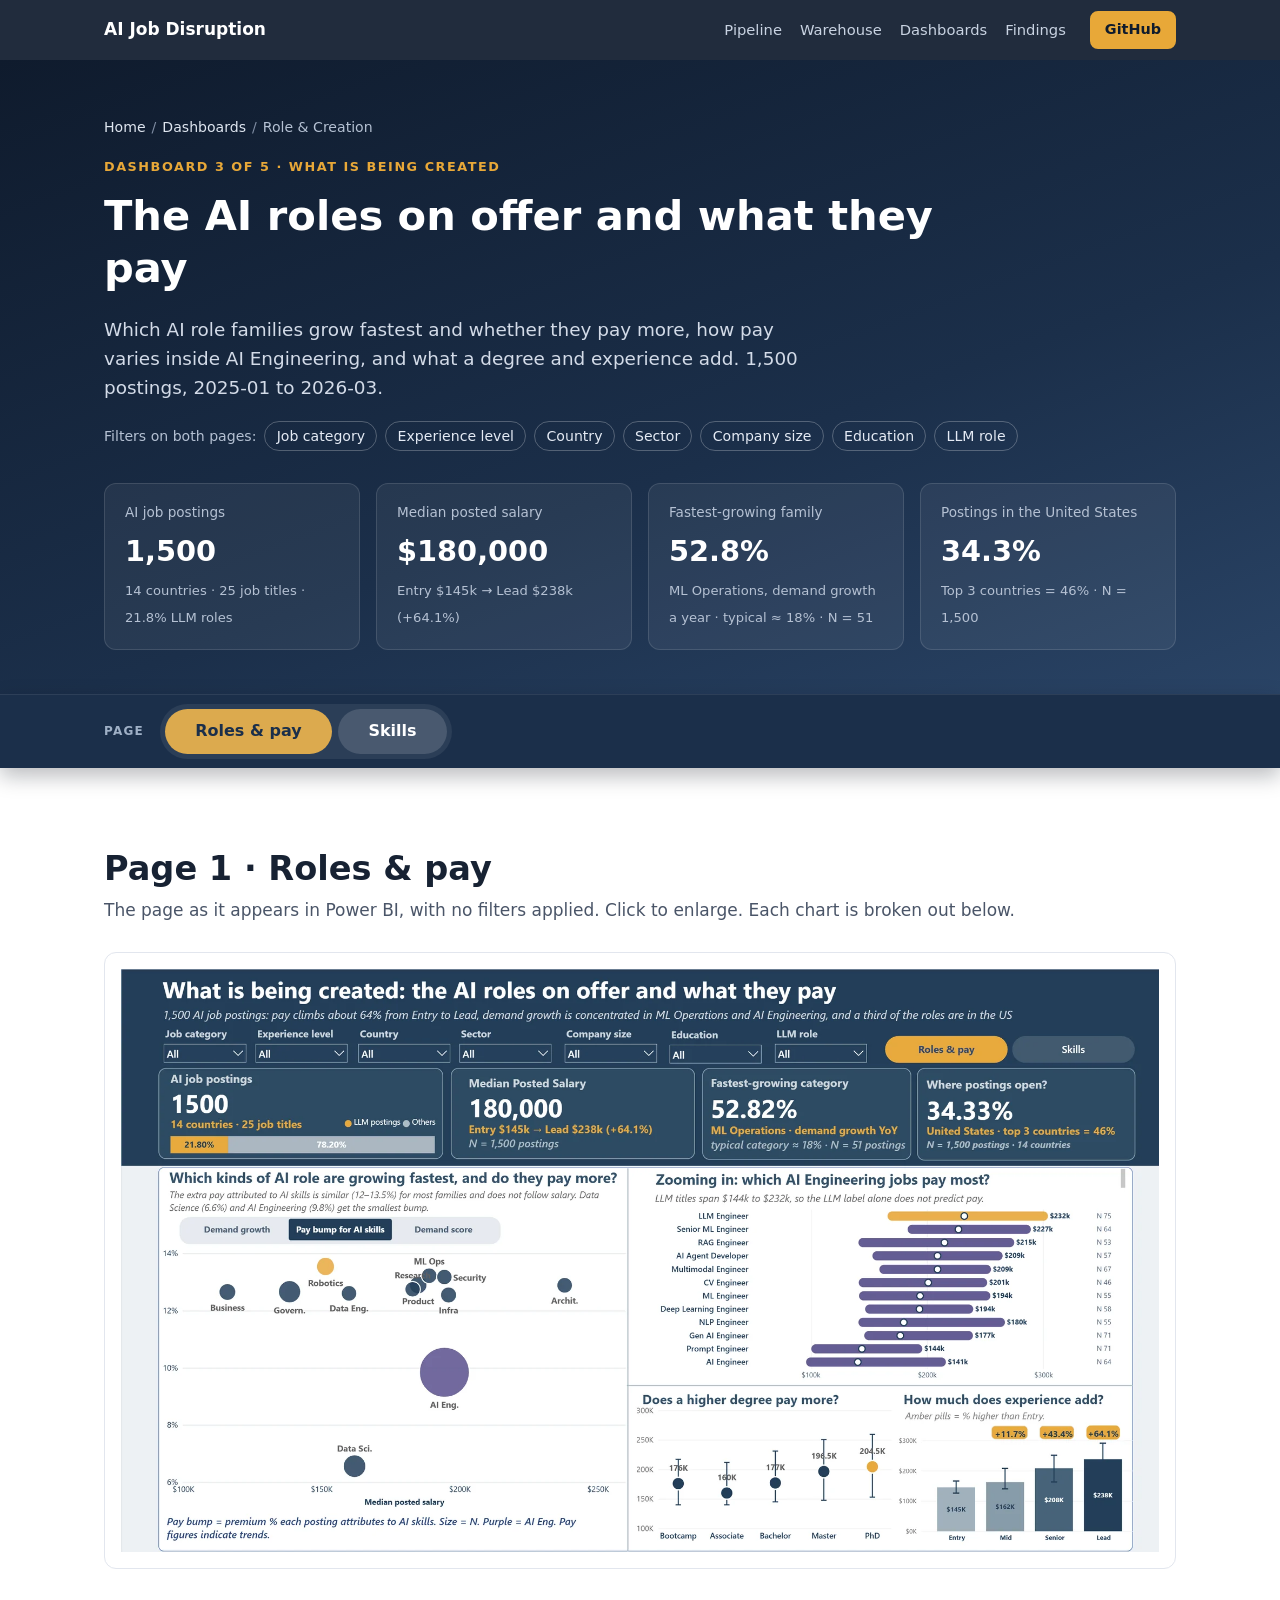
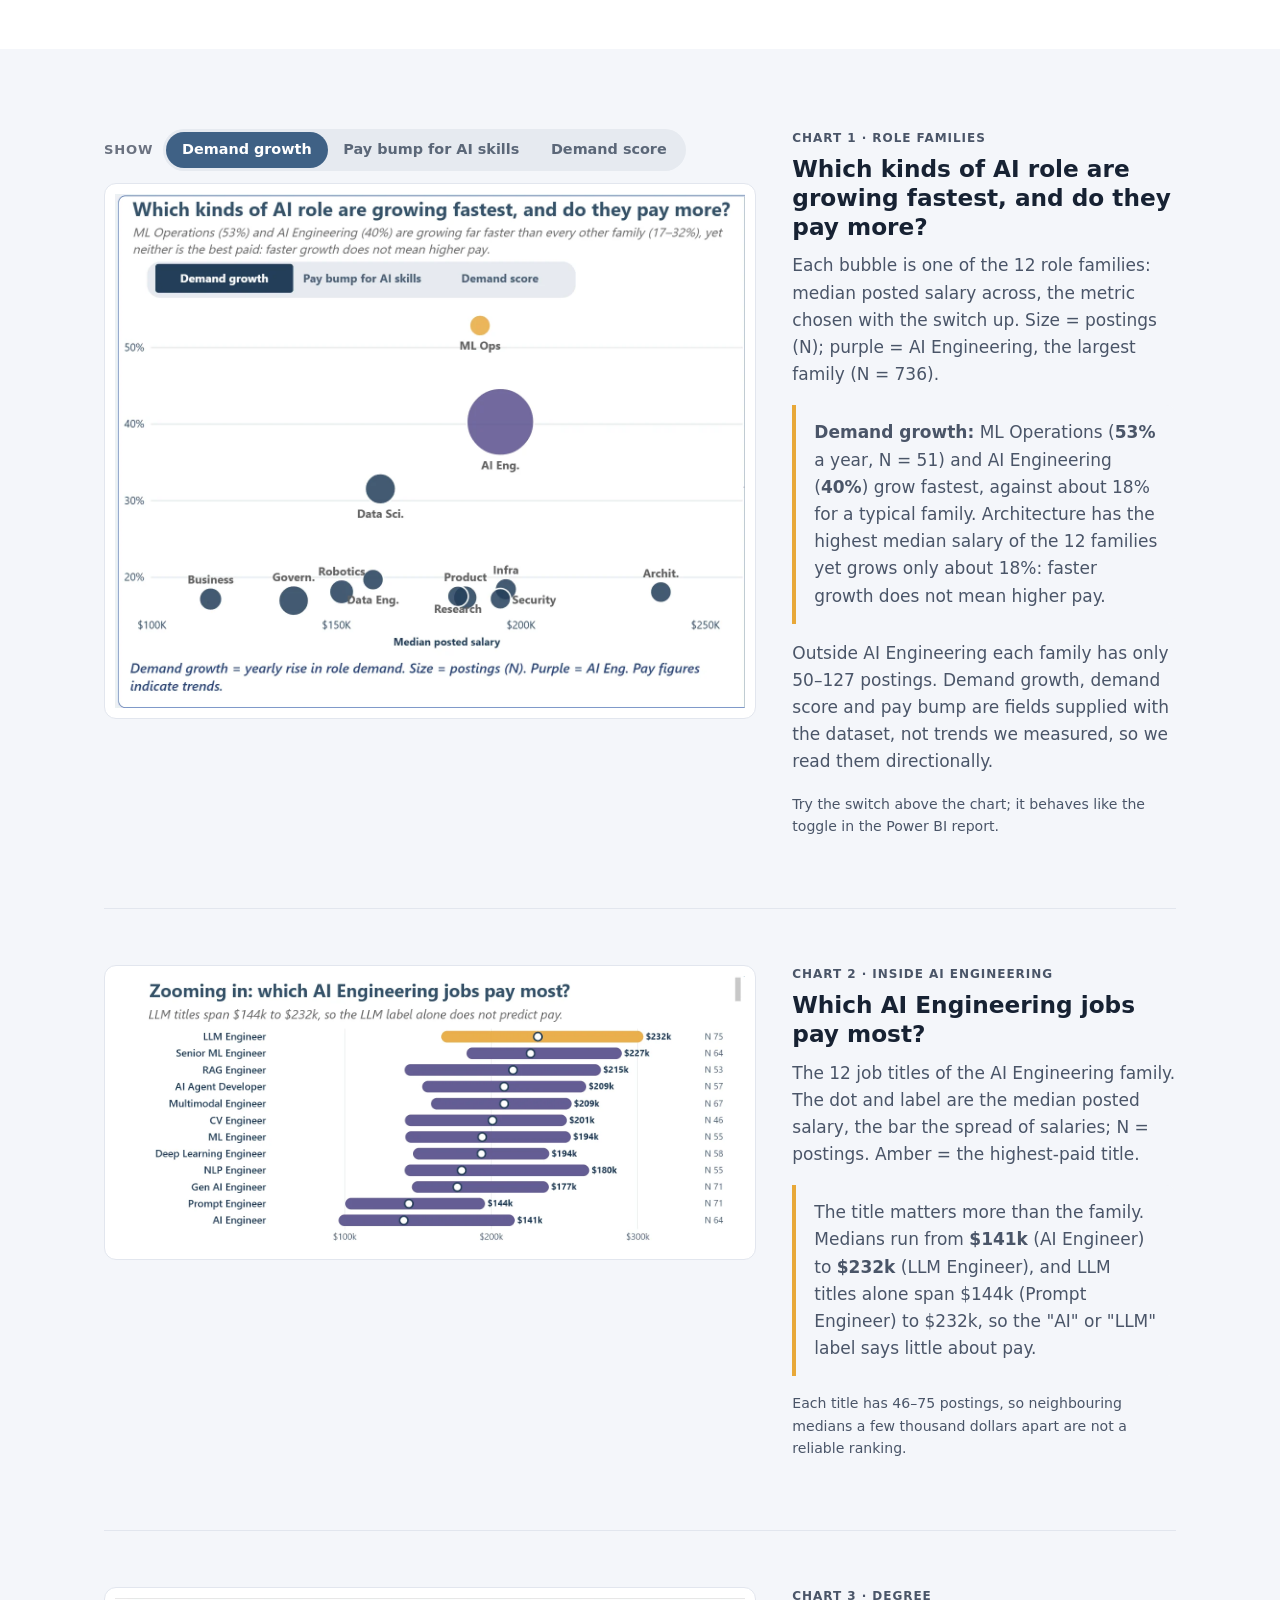
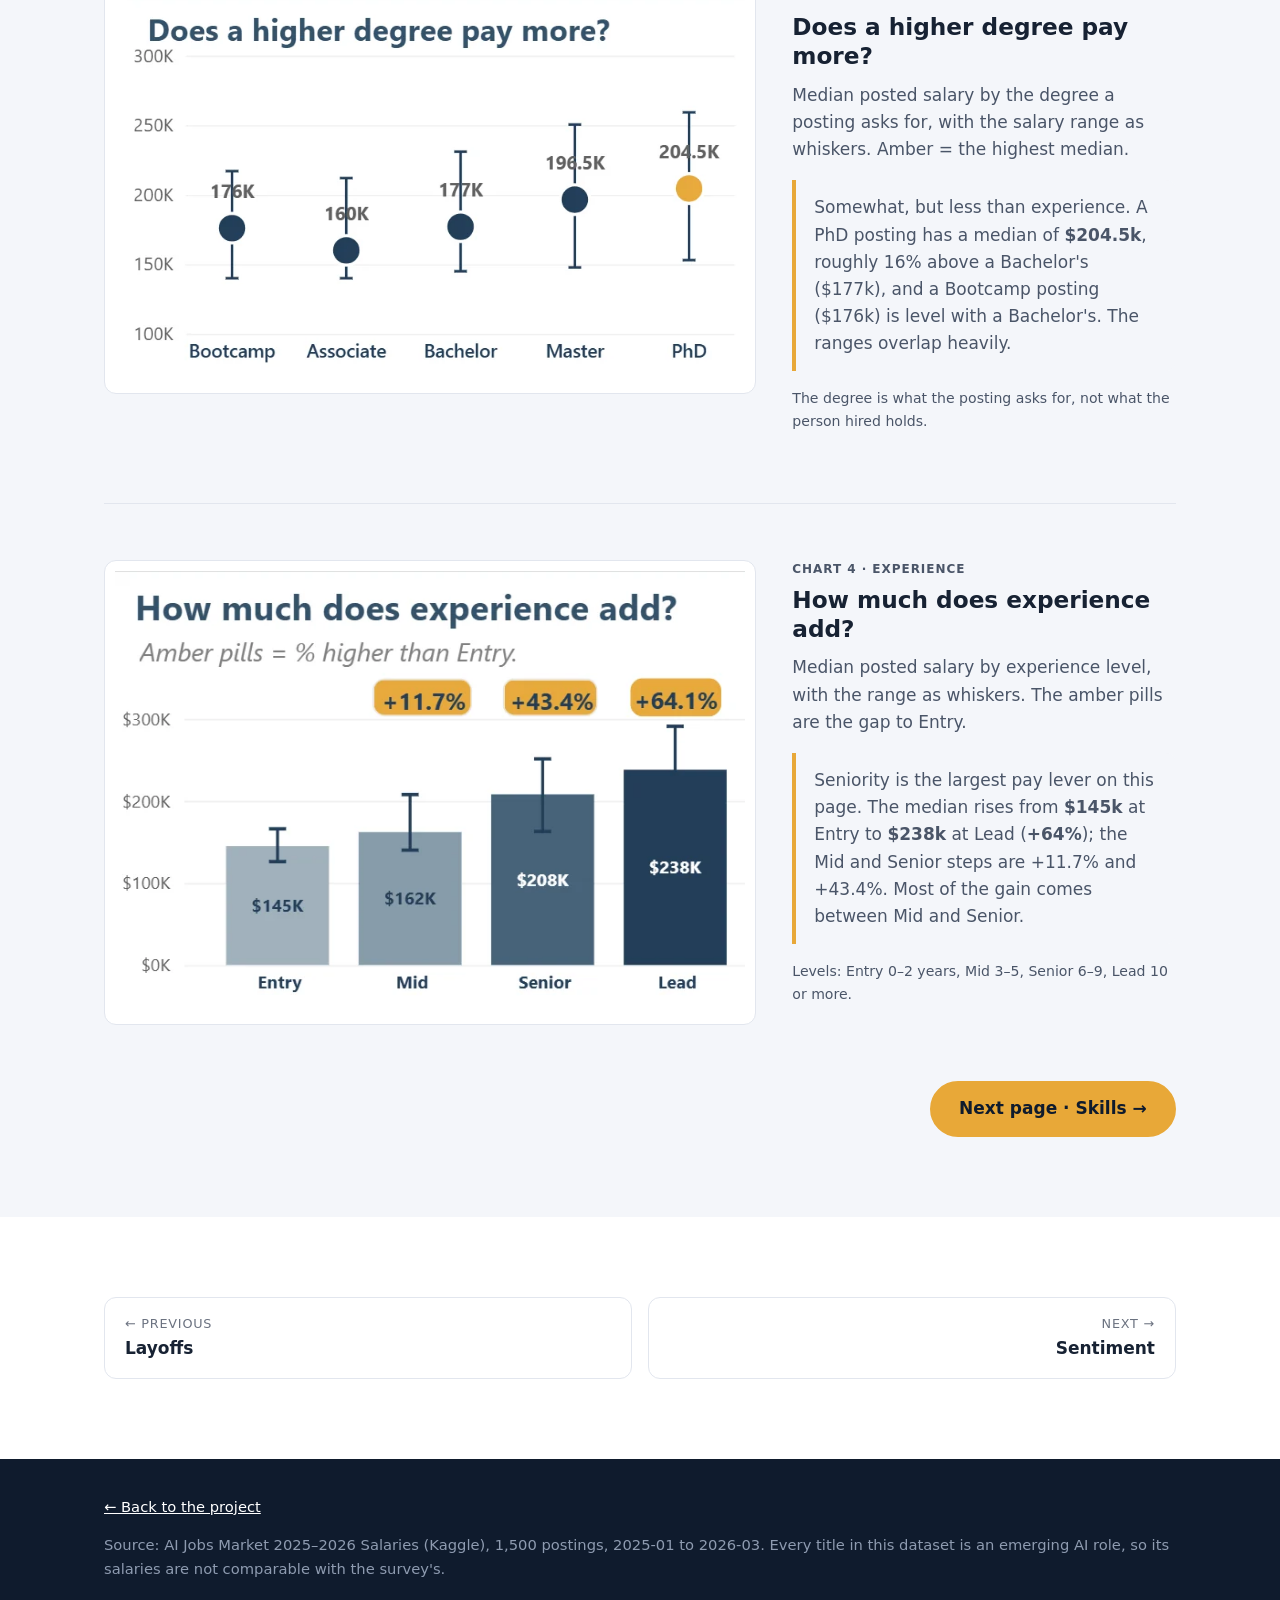
==== docs/dashboards/ai-jobs/index.html @ 387f999c "feat: add GitHub Pages site with five dashboard pages" ====
<!DOCTYPE html>
<html lang="en">
<head>
  <meta charset="utf-8">
  <meta name="viewport" content="width=device-width, initial-scale=1">
  <title>Role &amp; Creation dashboard · AI Job Market Disruption</title>
  <meta name="description" content="Power BI Role &amp; Creation dashboard, two pages: which AI role families grow fastest and what they pay, and which skills each role family asks for, from 1,500 AI job postings (2025-01 to 2026-03).">
  <meta property="og:title" content="Role &amp; Creation dashboard: the AI roles on offer and what they pay">
  <meta property="og:image" content="https://nguyenvietkhoa1409.github.io/AI-job-disruption/dashboards/ai-jobs/img/roles-pay/full.webp">
  <link rel="stylesheet" href="../../assets/css/style.css">
  <link rel="stylesheet" href="../../assets/css/dashboard.css">
</head>
<body>

<header class="topbar">
  <div class="wrap topbar__inner">
    <a class="brand" href="../../">AI Job Disruption</a>
    <nav class="nav" aria-label="Sections">
      <a href="../../#pipeline">Pipeline</a>
      <a href="../../#warehouse">Warehouse</a>
      <a href="../../#dashboards">Dashboards</a>
      <a href="../../#findings">Findings</a>
    </nav>
    <a class="btn btn--small" href="https://github.com/nguyenvietkhoa1409/AI-job-disruption">GitHub</a>
  </div>
</header>

<main>

<section class="hero dash-hero">
  <div class="wrap">
    <p class="crumbs"><a href="../../">Home</a><span>/</span><a href="../../#dashboards">Dashboards</a><span>/</span>Role &amp; Creation</p>
    <p class="eyebrow">Dashboard 3 of 5 · What is being created</p>
    <h1>The AI roles on offer and what they pay</h1>
    <p class="lede" data-page-lede>Which AI role families grow fastest and whether they pay more, how pay varies inside AI Engineering, and what a degree and experience add. 1,500 postings, 2025-01 to 2026-03.</p>
    <div class="chips"><span>Filters on both pages:</span>
      <span class="chip">Job category</span><span class="chip">Experience level</span><span class="chip">Country</span><span class="chip">Sector</span><span class="chip">Company size</span><span class="chip">Education</span><span class="chip">LLM role</span>
    </div>
    <dl class="kpis kpis--dash">
      <div class="kpi"><dt>AI job postings</dt><dd>1,500</dd><span>14 countries · 25 job titles · 21.8% LLM roles</span></div>
      <div class="kpi"><dt>Median posted salary</dt><dd>$180,000</dd><span>Entry $145k → Lead $238k (+64.1%)</span></div>
      <div class="kpi"><dt>Fastest-growing family</dt><dd>52.8%</dd><span>ML Operations, demand growth a year · typical ≈ 18% · N = 51</span></div>
      <div class="kpi"><dt>Postings in the United States</dt><dd>34.3%</dd><span>Top 3 countries = 46% · N = 1,500</span></div>
    </dl>
  </div>
</section>

<nav class="page-tabs" aria-label="Pages of this dashboard">
  <div class="wrap page-tabs__inner">
    <span class="page-tabs__label">Page</span>
    <div class="page-seg" role="tablist">
      <button type="button" class="page-tab" role="tab" data-page="roles-pay" aria-controls="panel-roles-pay" id="tab-roles-pay">Roles &amp; pay</button>
      <button type="button" class="page-tab" role="tab" data-page="skills" aria-controls="panel-skills" id="tab-skills">Skills</button>
    </div>
  </div>
</nav>

<!-- ===================== PAGE 1: ROLES & PAY ===================== -->
<div class="page-panel" id="panel-roles-pay" data-page="roles-pay" role="tabpanel" aria-labelledby="tab-roles-pay" data-title="Roles &amp; pay"
     data-lede="Which AI role families grow fastest and whether they pay more, how pay varies inside AI Engineering, and what a degree and experience add. 1,500 postings, 2025-01 to 2026-03.">

<section class="section">
  <div class="wrap">
    <div class="panel-head">
      <h2>Page 1 · Roles &amp; pay</h2>
      <p>The page as it appears in Power BI, with no filters applied. Click to enlarge. Each chart is broken out below.</p>
    </div>
    <figure class="figure full-fig zoomable">
      <img src="img/roles-pay/full.webp" width="1920" height="1078"
           alt="Full Role &amp; Creation dashboard page 'Roles &amp; pay' with filters, four KPI tiles, a bubble chart of role families by salary, the salary range of AI Engineering titles, salary by degree and salary by experience level.">
    </figure>
  </div>
</section>

<section class="section section--alt">
  <div class="wrap">

    <article class="chart" id="role-families">
      <div class="viewer zoomable" data-viewer>
        <script type="application/json">{
          "base": "img/roles-pay/",
          "controls": [
            {"type": "switch", "id": "metric", "label": "Show", "default": "growth",
             "options": [{"value": "growth", "label": "Demand growth"}, {"value": "paybump", "label": "Pay bump for AI skills"}, {"value": "score", "label": "Demand score"}]}
          ],
          "states": {
            "metric=growth": {
              "img": "whichkinds__switch-demandgrowth.webp",
              "alt": "Role families by median posted salary and yearly demand growth: ML Operations 53%, AI Engineering 40%, Data Science about 32%, all others between 17% and 20%; Architecture has the highest salary.",
              "note": "<p><b>Demand growth:</b> ML Operations (<b>53%</b> a year, N = 51) and AI Engineering (<b>40%</b>) grow fastest, against about 18% for a typical family. Architecture has the highest median salary of the 12 families yet grows only about 18%: faster growth does not mean higher pay.</p>"
            },
            "metric=paybump": {
              "img": "whichkinds__switch-paybump.webp",
              "alt": "Role families by median posted salary and the pay premium attributed to AI skills: most families between 12% and 13.5%, AI Engineering 9.8%, Data Science 6.6%.",
              "note": "<p><b>Pay bump for AI skills:</b> the premium postings attribute to AI skills is a narrow <b>12–13.5%</b> in most families and does not follow salary. It is lowest for Data Science (<b>6.6%</b>) and AI Engineering (<b>9.8%</b>).</p>"
            },
            "metric=score": {
              "img": "whichkinds__switch-demandscore.webp",
              "alt": "Role families by median posted salary and demand score from 0 to 100: ML Operations 93, AI Engineering and Data Science close behind, Architecture 84, Governance lowest at about 70.",
              "note": "<p><b>Demand score:</b> demand is highest for ML Operations (<b>93</b>), followed closely by AI Engineering and Data Science. Architecture pays the most but sits mid-table on demand (<b>84</b>); Governance scores lowest, at about 70.</p>"
            }
          }
        }</script>
        <figure class="viewer__frame">
          <img src="img/roles-pay/whichkinds__switch-demandgrowth.webp" width="1312" height="1070"
               alt="Role families by median posted salary and yearly demand growth: ML Operations 53%, AI Engineering 40%, Data Science about 32%, all others between 17% and 20%; Architecture has the highest salary.">
        </figure>
      </div>
      <div class="chart__text">
        <p class="chart__q">Chart 1 · Role families</p>
        <h2>Which kinds of AI role are growing fastest, and do they pay more?</h2>
        <p>Each bubble is one of the 12 role families: median posted salary across, the metric chosen with the switch up. Size = postings (N); purple = AI Engineering, the largest family (N = 736).</p>
        <div class="insight viewer__note-target"></div>
        <p>Outside AI Engineering each family has only 50–127 postings. Demand growth, demand score and pay bump are fields supplied with the dataset, not trends we measured, so we read them directionally.</p>
        <p class="howto">Try the switch above the chart; it behaves like the toggle in the Power BI report.</p>
      </div>
    </article>

    <article class="chart" id="salary-by-title">
      <figure class="static-fig zoomable">
        <img src="img/roles-pay/salary-by-title.webp" width="1484" height="644" loading="lazy"
             alt="Salary ranges of the 12 AI Engineering job titles, with the median as a dot: LLM Engineer $232k, Senior ML Engineer $227k, RAG Engineer $215k, down to Prompt Engineer $144k and AI Engineer $141k.">
      </figure>
      <div class="chart__text">
        <p class="chart__q">Chart 2 · Inside AI Engineering</p>
        <h2>Which AI Engineering jobs pay most?</h2>
        <p>The 12 job titles of the AI Engineering family. The dot and label are the median posted salary, the bar the spread of salaries; N = postings. Amber = the highest-paid title.</p>
        <div class="insight">
          <p>The title matters more than the family. Medians run from <b>$141k</b> (AI Engineer) to <b>$232k</b> (LLM Engineer), and LLM titles alone span $144k (Prompt Engineer) to $232k, so the "AI" or "LLM" label says little about pay.</p>
        </div>
        <p class="howto">Each title has 46–75 postings, so neighbouring medians a few thousand dollars apart are not a reliable ranking.</p>
      </div>
    </article>

    <article class="chart" id="education">
      <figure class="static-fig zoomable">
        <img src="img/roles-pay/education.webp" width="794" height="485" loading="lazy"
             alt="Median posted salary by required degree, with ranges: Bootcamp 176K, Associate 160K, Bachelor 177K, Master 196.5K, PhD 204.5K.">
      </figure>
      <div class="chart__text">
        <p class="chart__q">Chart 3 · Degree</p>
        <h2>Does a higher degree pay more?</h2>
        <p>Median posted salary by the degree a posting asks for, with the salary range as whiskers. Amber = the highest median.</p>
        <div class="insight">
          <p>Somewhat, but less than experience. A PhD posting has a median of <b>$204.5k</b>, roughly 16% above a Bachelor's ($177k), and a Bootcamp posting ($176k) is level with a Bachelor's. The ranges overlap heavily.</p>
        </div>
        <p class="howto">The degree is what the posting asks for, not what the person hired holds.</p>
      </div>
    </article>

    <article class="chart" id="experience">
      <figure class="static-fig zoomable">
        <img src="img/roles-pay/experience.webp" width="690" height="485" loading="lazy"
             alt="Median posted salary by experience level: Entry $145K, Mid $162K (+11.7%), Senior $208K (+43.4%), Lead $238K (+64.1%).">
      </figure>
      <div class="chart__text">
        <p class="chart__q">Chart 4 · Experience</p>
        <h2>How much does experience add?</h2>
        <p>Median posted salary by experience level, with the range as whiskers. The amber pills are the gap to Entry.</p>
        <div class="insight">
          <p>Seniority is the largest pay lever on this page. The median rises from <b>$145k</b> at Entry to <b>$238k</b> at Lead (<b>+64%</b>); the Mid and Senior steps are +11.7% and +43.4%. Most of the gain comes between Mid and Senior.</p>
        </div>
        <p class="howto">Levels: Entry 0–2 years, Mid 3–5, Senior 6–9, Lead 10 or more.</p>
      </div>
    </article>

    <div class="page-next page-next--fwd">
      <button type="button" data-goto="skills">Next page · Skills →</button>
    </div>

  </div>
</section>
</div>

<!-- ===================== PAGE 2: SKILLS ===================== -->
<div class="page-panel" id="panel-skills" data-page="skills" role="tabpanel" aria-labelledby="tab-skills" data-title="Skills"
     data-lede="Which skills each AI role family asks for, which skills are requested most across all postings, and what AI Engineering postings ask for.">

<section class="section">
  <div class="wrap">
    <div class="panel-head">
      <h2>Page 2 · Skills</h2>
      <p>The page as it appears in Power BI, with no filters applied. Click to enlarge. Each chart is broken out below.</p>
    </div>
    <figure class="figure full-fig zoomable">
      <img src="img/skills/full.webp" width="1920" height="1080" loading="lazy"
           alt="Full Role &amp; Creation dashboard page 'Skills' with filters, four KPI tiles, a heatmap of skills by role family, a table of the most requested skills and the skills AI Engineering postings ask for.">
    </figure>
  </div>
</section>

<section class="section section--alt">
  <div class="wrap">

    <article class="chart" id="skill-heatmap">
      <figure class="static-fig zoomable">
        <img src="img/skills/skill-heatmap.webp" width="1600" height="1025" loading="lazy"
             alt="Heatmap of the share of postings requiring each of 12 skills, by role family: Python 66–82% where it appears, Cloud 76–81% in Infrastructure, Architecture and ML Operations, Agile 90% in Product, PyTorch 78% in Research.">
      </figure>
      <div class="chart__text">
        <p class="chart__q">Chart 1 · Skills by role family</p>
        <h2>Which skills define which kinds of role?</h2>
        <p>Share of a family's postings that require each skill. Darker = a larger share; grey = no posting in that family requires the skill.</p>
        <div class="insight">
          <p>A common core, then family-specific skills. Python is required by <b>66–82%</b> of postings wherever it appears, yet Governance, Product and Infrastructure list it nowhere. Cloud is tied to Infrastructure, Architecture and ML Operations (<b>76–81%</b>), SQL to Business (82%) and Data Engineering (76%), and PyTorch to Research (<b>78%</b>). Product stands out on Agile (90%).</p>
        </div>
        <p class="howto">Family sizes differ a lot: AI Engineering has 736 postings, the smallest families about 50.</p>
      </div>
    </article>

    <article class="chart" id="top-skills">
      <figure class="static-fig zoomable">
        <img src="img/skills/top-skills.webp" width="1105" height="610" loading="lazy"
             alt="Table of the most requested skills: Python 942 postings, Cloud 444, SQL 422, Communication 365, Leadership 363, Research 363, with demand scores between 85 and 90 and median salaries between $173K and $180K.">
      </figure>
      <div class="chart__text">
        <p class="chart__q">Chart 2 · Most requested</p>
        <h2>Which skills are asked for most?</h2>
        <p>Skills with at least 30 postings, ranked by postings, with the average demand score and the median salary of the postings that ask for them.</p>
        <div class="insight">
          <p>Python leads by a wide margin: <b>942</b> of the 1,500 postings, more than twice Cloud (444) and SQL (422). Two soft skills follow, Communication (365) and Leadership (363). Salaries barely differ between the top skills ($173k–$180k).</p>
        </div>
        <p class="howto">The salary describes the roles that ask for the skill, not the value of the skill itself. The image shows the top six rows; in Power BI the table scrolls and sorts by any column.</p>
      </div>
    </article>

    <article class="chart" id="ai-eng-skills">
      <figure class="static-fig zoomable">
        <img src="img/skills/ai-eng-skills.webp" width="1105" height="513" loading="lazy"
             alt="Share of AI Engineering postings requiring each skill: Python 77%, PyTorch 36%, Fine-tuning 28%, Cloud 26%, SQL 24%, Research 23%, Linux 22%, Problem Solving 22%.">
      </figure>
      <div class="chart__text">
        <p class="chart__q">Chart 3 · AI Engineering</p>
        <h2>What do AI Engineering postings ask for?</h2>
        <p>Share of the 736 AI Engineering postings that require each skill, top eight.</p>
        <div class="insight">
          <p>Python is the only skill most AI Engineering postings require (<b>77%</b>). Everything after it is asked for by about a third or less: PyTorch 36%, Fine-tuning 28%, Cloud 26%.</p>
        </div>
        <p class="howto">Fine-tuning ranks third here but is not among the 12 skills of the heatmap, which lists the skills most requested across all families.</p>
      </div>
    </article>

    <div class="page-next page-next--back">
      <button type="button" data-goto="roles-pay">← Previous page · Roles &amp; pay</button>
    </div>

  </div>
</section>
</div>

<section class="section">
  <div class="wrap">
    <nav class="pager" aria-label="Other dashboards">
      <a href="../layoffs/"><small>← Previous</small><b>Layoffs</b></a>
      <a class="pager__next" href="../sentiment/"><small>Next →</small><b>Sentiment</b></a>
    </nav>
  </div>
</section>

</main>

<footer class="footer">
  <div class="wrap footer__inner">
    <p><a href="../../">← Back to the project</a></p>
    <p class="muted">Source: AI Jobs Market 2025–2026 Salaries (Kaggle), 1,500 postings, 2025-01 to 2026-03. Every title in this dataset is an emerging AI role, so its salaries are not comparable with the survey's.</p>
  </div>
</footer>

<div class="lightbox" id="lightbox" hidden>
  <button class="lightbox__close" aria-label="Close">×</button>
  <img alt="">
</div>

<script src="../../assets/js/dashboard.js"></script>
<script src="../../assets/js/reveal.js"></script>
<script src="../../assets/js/main.js"></script>
</body>
</html>
---- docs/assets/css/style.css ----
/* Palette follows the Power BI report: navy = AI jobs, purple = layoffs, magenta = survey, amber = highlight */
:root {
  --navy-900: #0f1b2d;
  --navy-800: #1b2f4a;
  --navy-700: #2a4466;
  --navy: #34506f;
  --purple: #6a5a9c;
  --magenta: #a8508f;
  --amber: #e8a838;
  --coral: #e06c5c;

  --bg: #ffffff;
  --bg-alt: #f4f6fa;
  --ink: #172233;
  --ink-2: #4a5568;
  --ink-3: #6b7280;
  --line: #e2e6ee;
  --radius: 12px;
  --wrap: 1120px;
  --font: system-ui, -apple-system, "Segoe UI", Roboto, "Helvetica Neue", Arial, sans-serif;
  --mono: ui-monospace, SFMono-Regular, Consolas, "Liberation Mono", monospace;
}

* { box-sizing: border-box; }
html { scroll-behavior: smooth; scroll-padding-top: 72px; }
body { margin: 0; font-family: var(--font); color: var(--ink); background: var(--bg); line-height: 1.6; font-size: 17px; }
img { max-width: 100%; height: auto; display: block; }
a { color: var(--navy-700); }
code { font-family: var(--mono); font-size: .88em; background: var(--bg-alt); padding: .1em .35em; border-radius: 4px; }
h1, h2, h3 { line-height: 1.25; margin: 0 0 .5em; }
h2 { font-size: clamp(1.6rem, 3vw, 2.1rem); }
h3 { font-size: 1.1rem; }
p { margin: 0 0 1em; }
.wrap { max-width: var(--wrap); margin: 0 auto; padding: 0 24px; }
.muted { color: var(--ink-3); }
.note { color: var(--ink-3); font-size: .88rem; margin-top: .75em; }

/* Top bar */
.topbar { position: sticky; top: 0; z-index: 50; background: rgba(15, 27, 45, .92); backdrop-filter: blur(8px); }
.topbar__inner { display: flex; align-items: center; gap: 24px; height: 60px; }
.brand { color: #fff; font-weight: 700; text-decoration: none; white-space: nowrap; }
.nav { display: flex; gap: 18px; margin-left: auto; overflow-x: auto; }
.nav a { color: #c9d3e2; text-decoration: none; font-size: .92rem; white-space: nowrap; }
.nav a:hover, .nav a.is-active { color: #fff; }

/* Buttons */
.btn { display: inline-block; background: var(--amber); color: var(--navy-900); font-weight: 600; text-decoration: none;
  padding: .7em 1.2em; border-radius: 8px; border: 2px solid var(--amber); transition: transform .15s; }
.btn:hover { transform: translateY(-1px); }
.btn--ghost { background: transparent; color: #fff; border-color: rgba(255,255,255,.5); }
.btn--small { padding: .35em .9em; font-size: .9rem; }

/* Hero */
.hero { background: linear-gradient(160deg, var(--navy-900), var(--navy-800) 60%, var(--navy-700)); color: #fff; padding: 88px 0 72px; }
.eyebrow { text-transform: uppercase; letter-spacing: .12em; font-size: .8rem; color: var(--amber); font-weight: 600; }
.hero h1 { font-size: clamp(2rem, 4.6vw, 3.2rem); max-width: 22ch; }
.lede { font-size: 1.15rem; color: #d3dbe8; max-width: 62ch; }
.hero__actions { display: flex; gap: 12px; flex-wrap: wrap; margin: 28px 0 48px; }
.kpis { display: grid; grid-template-columns: repeat(4, 1fr); gap: 16px; margin: 0; }
.kpi { background: rgba(255,255,255,.06); border: 1px solid rgba(255,255,255,.12); border-radius: var(--radius); padding: 18px 20px; }
.kpi dt { font-size: .85rem; color: #b5c1d3; }
.kpi dd { margin: 4px 0 2px; font-size: 2.1rem; font-weight: 700; font-variant-numeric: tabular-nums; }
.kpi span { font-size: .82rem; color: #b5c1d3; }

/* Sections */
.section { padding: 80px 0; }
.section--alt { background: var(--bg-alt); }
.section__intro { color: var(--ink-2); max-width: 70ch; font-size: 1.05rem; margin-bottom: 32px; }
.subhead { margin-top: 40px; }

/* Cards */
.cards { display: grid; gap: 20px; }
.cards--3 { grid-template-columns: repeat(3, 1fr); }
.cards--4 { grid-template-columns: repeat(4, 1fr); }
.card { background: var(--bg); border: 1px solid var(--line); border-radius: var(--radius); padding: 22px 24px; border-top: 4px solid var(--navy); }
.section--alt .card { background: #fff; }
.card--cut { border-top-color: var(--purple); }
.card--create { border-top-color: var(--navy); }
.card--feel { border-top-color: var(--magenta); }
.card--mini { border-top-color: var(--amber); }
.card--mini p { color: var(--ink-2); font-size: .95rem; margin: 0; }
.card__tag { text-transform: uppercase; letter-spacing: .08em; font-size: .75rem; font-weight: 700; color: var(--ink-3); margin-bottom: .4em; }
.card--cut .card__tag { color: var(--purple); }
.card--feel .card__tag { color: var(--magenta); }
.facts { list-style: none; padding: 0; margin: 0; color: var(--ink-2); }
.facts li { padding: 4px 0; border-top: 1px solid var(--line); }
.findings p { font-size: .98rem; color: var(--ink-2); }
.findings b { color: var(--ink); }
.steps { margin-top: 32px; }
.steps p { color: var(--ink-2); font-size: .97rem; margin: 0; }
.num { display: inline-grid; place-items: center; width: 26px; height: 26px; border-radius: 50%; background: var(--navy-800);
  color: #fff; font-size: .85rem; margin-right: 10px; vertical-align: 2px; }

.callout { margin-top: 28px; background: #fff8eb; border-left: 4px solid var(--amber); padding: 16px 20px; border-radius: 0 var(--radius) var(--radius) 0; color: var(--ink-2); }
.callout--wide h3 { color: var(--ink); }
.callout p:last-child { margin: 0; }

/* Figures */
.figure { margin: 0; background: #fff; border: 1px solid var(--line); border-radius: var(--radius); padding: 16px; }
.figure figcaption { color: var(--ink-3); font-size: .88rem; margin-top: 10px; }
.figure--dash { padding: 8px; }
.zoomable img { cursor: zoom-in; }

/* Tables */
.table-wrap { overflow-x: auto; }
table { border-collapse: collapse; width: 100%; background: #fff; border-radius: var(--radius); overflow: hidden; font-variant-numeric: tabular-nums; }
th, td { padding: 10px 14px; border-bottom: 1px solid var(--line); text-align: left; }
th { background: var(--navy-800); color: #fff; font-weight: 600; font-size: .9rem; }
.r { text-align: right; }
tr.total td { font-weight: 700; border-bottom: 0; }

/* Schema */
.schema { display: grid; grid-template-columns: 1fr 1fr 1.4fr; gap: 28px; }
.schema__title { font-size: .8rem; text-transform: uppercase; letter-spacing: .08em; color: var(--ink-3); margin: 0 0 10px; }
.tbls { list-style: none; padding: 0; margin: 0 0 24px; display: grid; gap: 8px; }
.tbl { display: flex; justify-content: space-between; align-items: center; gap: 10px; padding: 10px 14px;
  border: 1px solid var(--line); border-left: 4px solid var(--ink-3); border-radius: 8px; background: #fff; }
.tbl code { background: none; padding: 0; font-size: .88rem; }
.tbl span { font-variant-numeric: tabular-nums; color: var(--ink-2); font-size: .9rem; }
.tbl--fact { border-left-color: var(--navy); }
.tbl--bridge { border-left-color: var(--purple); }
.tbl--mart { border-left-color: var(--amber); }
.ticks { list-style: none; padding: 0; margin: 0; }
.ticks li { position: relative; padding: 0 0 10px 22px; color: var(--ink-2); font-size: .97rem; }
.ticks li::before { content: ""; position: absolute; left: 2px; top: .55em; width: 8px; height: 8px; border-radius: 2px; background: var(--amber); }
.ticks b { color: var(--ink); }
.ticks--cols { columns: 2; column-gap: 40px; margin-top: 32px; }
.ticks--cols li { break-inside: avoid; }

/* Two-column block: chart + text */
.split { display: grid; grid-template-columns: 1.5fr 1fr; gap: 48px; margin-top: 8px; }
.split p { color: var(--ink-2); }

/* Tabs */
.tabs { display: flex; flex-wrap: wrap; gap: 8px; margin-bottom: 20px; }
.tabs button { font: inherit; font-size: .9rem; padding: .5em 1em; border-radius: 999px; border: 1px solid var(--line);
  background: #fff; color: var(--ink-2); cursor: pointer; }
.tabs button:hover { border-color: var(--navy); color: var(--ink); }
.tabs button[aria-selected="true"] { background: var(--navy-800); border-color: var(--navy-800); color: #fff; }
.panel > p { color: var(--ink-2); margin-top: 14px; max-width: 80ch; }

/* Code */
.code { background: var(--navy-900); color: #e5ebf5; padding: 20px 22px; border-radius: var(--radius); overflow-x: auto; font-size: .88rem; line-height: 1.7; }
.code code { background: none; padding: 0; color: inherit; }

/* Footer */
.footer { background: var(--navy-900); color: #c9d3e2; padding: 36px 0; font-size: .92rem; }
.footer a { color: #fff; }
.footer .muted { color: #8e9bb0; margin: 0; }

/* Lightbox */
.lightbox { position: fixed; inset: 0; z-index: 100; background: rgba(8, 14, 24, .92); display: grid; place-items: center; padding: 24px; cursor: zoom-out; }
.lightbox[hidden] { display: none; }
.lightbox img { max-width: 100%; max-height: 100%; border-radius: 6px; }
.lightbox__close { position: absolute; top: 12px; right: 18px; background: none; border: 0; color: #fff; font-size: 2.2rem; cursor: pointer; }

/* Responsive */
@media (max-width: 960px) {
  .cards--3, .cards--4 { grid-template-columns: 1fr 1fr; }
  .schema { grid-template-columns: 1fr 1fr; }
  .schema__notes { grid-column: 1 / -1; }
  .split { grid-template-columns: 1fr; }
  .kpis { grid-template-columns: repeat(2, 1fr); }
}
@media (max-width: 640px) {
  body { font-size: 16px; }
  .nav { display: none; }
  .cards--3, .cards--4, .schema { grid-template-columns: 1fr; }
  .ticks--cols { columns: 1; }
  .section { padding: 56px 0; }
  th, td { white-space: nowrap; padding: 8px 10px; }
}
@media (prefers-reduced-motion: reduce) { html { scroll-behavior: auto; } .btn { transition: none; } }

/* ---------- Prism bars (faceted horizontal bars) ---------- */
.prism-source--enhanced { position: absolute !important; width: 1px; height: 1px; overflow: hidden; clip: rect(0 0 0 0); white-space: nowrap; }
.prism { position: relative; display: grid; gap: 14px; padding-top: 6px;
  --prism-top: #b25b98; --prism-bottom: #5a2350; --prism-cap: #e8a838; }
.prism--cut { --prism-top: #8a7cc0; --prism-bottom: #3d3270; }
.prism--create { --prism-top: #5b7fa8; --prism-bottom: #1f3550; }
.prism__row--muted { --prism-top: #c3c9d3; --prism-bottom: #8c94a1; --prism-cap: #aab1bc; }
.prism__row { position: relative; height: 34px; outline: none; cursor: default; }
.prism__name { display: none; }
.prism__bar { display: block; overflow: visible; }
.prism__top { fill: var(--prism-top); }
.prism__bottom { fill: var(--prism-bottom); }
.prism__cap { fill: var(--prism-cap); }
.prism__label { position: absolute; top: 50%; transform: translateY(-50%); display: flex; flex-direction: column; line-height: 1.15; white-space: nowrap; }
.prism__label b { font-size: 1.25rem; color: var(--ink); font-variant-numeric: tabular-nums; }
.prism__label span { font-size: .85rem; color: var(--ink-2); }
/* hover shows the tooltip only; keyboard focus gets an outline */
.prism__row:focus-visible .prism__bar { outline: 2px solid var(--amber); outline-offset: 4px; }
/* tooltip */
.prism__tip { position: absolute; z-index: 5; pointer-events: none; background: #fff; border: 1px solid var(--line); border-radius: 6px;
  box-shadow: 0 6px 18px rgba(23, 34, 51, .12); padding: 8px 12px; display: flex; flex-direction: column; gap: 2px; font-size: .85rem; white-space: nowrap; }
.prism__tip[hidden] { display: none; }
.prism__tip-name { color: var(--ink-2); }
.prism__tip-val { color: var(--ink-2); font-size: .95rem; }
.prism__tip-val b { color: var(--ink); }
.prism__tip-val i { display: inline-block; width: 10px; height: 10px; background: var(--tip-swatch, var(--prism-top)); margin-right: 6px; vertical-align: 0; }
.prism__tip-count { color: var(--ink-3); font-size: .8rem; }
/* narrow: name above the bar, value at the bar end */
.prism.is-narrow { gap: 10px; }
.prism.is-narrow .prism__row { height: auto; }
.prism.is-narrow .prism__name { display: block; font-size: .85rem; color: var(--ink-2); margin-bottom: 4px; }
.prism.is-narrow .prism__label { top: auto; bottom: 0; transform: none; height: 34px; justify-content: center; }
.prism.is-narrow .prism__label span { display: none; }
.prism.is-narrow .prism__label b { font-size: 1rem; }

/* ---------- Light scroll reveal (text blocks and cards only, never charts or figures) ---------- */
.reveal { opacity: 0; translate: 0 12px; transition: opacity .55s ease, translate .55s ease; }
.reveal.is-in { opacity: 1; translate: 0 0; }

@media (prefers-reduced-motion: reduce) {
  .reveal { opacity: 1; translate: none; transition: none; }
}

/* ---------- Insight stories (finding as headline, short narrative) ---------- */
.story { padding: 0 0 20px; }
.story + .story { padding-top: 20px; border-top: 1px solid var(--line); }
.story .story__kicker { display: inline-block; font-size: .72rem; font-weight: 700; text-transform: uppercase; letter-spacing: .08em;
  color: #fff; background: var(--magenta); padding: .2em .6em; border-radius: 4px; margin-bottom: 10px; }
.story h3 { font-size: 1.2rem; line-height: 1.3; margin-bottom: .4em; }
.story p:not(.story__kicker) { margin: 0; color: var(--ink-2); }
.story b { color: var(--ink); }
---- docs/assets/css/dashboard.css ----
/* Dashboard detail pages. Loaded after style.css. */

.crumbs { font-size: .88rem; color: #b5c1d3; margin-bottom: 18px; }
.crumbs a { color: #dfe6f0; text-decoration: none; }
.crumbs a:hover { text-decoration: underline; }
.crumbs span { margin: 0 6px; color: #7f8da3; }

.dash-hero { padding: 56px 0 44px; }
.dash-hero h1 { max-width: 30ch; font-size: clamp(1.8rem, 3.8vw, 2.6rem); }
.chips { display: flex; flex-wrap: wrap; gap: 8px; align-items: center; margin-top: 18px; font-size: .88rem; color: #b5c1d3; }
.chip { border: 1px solid rgba(255,255,255,.25); border-radius: 999px; padding: .2em .8em; color: #e5ebf5; }

.kpis--dash { margin-top: 32px; }
.kpis--dash dd { font-size: 1.8rem; }

/* Chart blocks */
.chart { display: grid; grid-template-columns: minmax(0, 1.7fr) minmax(0, 1fr); gap: 36px; align-items: start; padding: 56px 0; border-top: 1px solid var(--line); }
.chart:first-of-type { border-top: 0; padding-top: 0; }
.chart:last-of-type { padding-bottom: 0; }
.chart__text h2 { font-size: 1.45rem; }
.chart__text p, .chart__text li { color: var(--ink-2); }
.chart__q { text-transform: uppercase; letter-spacing: .08em; font-size: .75rem; font-weight: 700; color: var(--purple); margin-bottom: .5em; }
.insight { background: var(--bg-alt); border-left: 4px solid var(--amber); border-radius: 0 10px 10px 0; padding: 14px 18px; margin: 16px 0; }
.insight p:last-child { margin: 0; }
.howto { font-size: .88rem; color: var(--ink-3); }

/* Viewer */
.viewer__controls { display: flex; flex-wrap: wrap; gap: 14px 22px; align-items: center; margin-bottom: 12px; }
.ctl { display: flex; align-items: center; gap: 10px; }
.ctl__label { font-size: .82rem; font-weight: 600; color: var(--ink-3); text-transform: uppercase; letter-spacing: .06em; }
.seg { display: inline-flex; background: #e6eaf0; border-radius: 999px; padding: 3px; }
.seg button { font: inherit; font-size: .9rem; font-weight: 600; border: 0; background: transparent; color: #5b6778;
  padding: .45em 1.1em; border-radius: 999px; cursor: pointer; transition: background .15s, color .15s; }
.seg button:hover { color: var(--ink); }
.seg button[aria-checked="true"] { background: #3f6185; color: #fff; }
.seg button:focus-visible, .ctl select:focus-visible { outline: 3px solid var(--amber); outline-offset: 2px; }
.ctl select { font: inherit; font-size: .9rem; padding: .4em 2em .4em .8em; border: 1px solid var(--line); border-radius: 8px; background: #fff; color: var(--ink); }

.viewer__frame { position: relative; margin: 0; background: #fff; border: 1px solid var(--line); border-radius: var(--radius); padding: 10px; }
.viewer__frame img { width: 100%; height: auto; transition: opacity .18s; }
.viewer__frame img.is-swapping { opacity: .35; }
.viewer__missing { position: absolute; inset: 0; display: grid; place-items: center; color: var(--ink-3); font-size: .95rem; }
.viewer__missing[hidden] { display: none; }
.viewer__note { min-height: 1.6em; }

.static-fig { margin: 0; background: #fff; border: 1px solid var(--line); border-radius: var(--radius); padding: 10px; }
.static-fig img { cursor: zoom-in; }
.full-fig figcaption { margin-top: 10px; }

/* Prev / next */
.pager { display: grid; grid-template-columns: 1fr 1fr; gap: 16px; }
.pager a, .pager .pager__soon { display: block; padding: 16px 20px; border: 1px solid var(--line); border-radius: var(--radius); text-decoration: none; background: #fff; }
.pager a:hover { border-color: var(--navy); }
.pager small { display: block; color: var(--ink-3); font-size: .8rem; text-transform: uppercase; letter-spacing: .06em; }
.pager b { color: var(--ink); }
.pager .pager__soon { color: var(--ink-3); background: var(--bg-alt); }
.pager .pager__soon b { color: var(--ink-3); }
.pager__next { text-align: right; }

/* Dashboard cards on the home page */
.dash-cards { display: grid; grid-template-columns: repeat(6, 1fr); gap: 20px; }
.dash-cards > * { grid-column: span 2; }
.dash-cards > :nth-child(4), .dash-cards > :nth-child(5) { grid-column: span 3; }
.dash-card { display: flex; flex-direction: column; background: #fff; border: 1px solid var(--line); border-radius: var(--radius); overflow: hidden; text-decoration: none; color: inherit; transition: border-color .15s; }
a.dash-card:hover { border-color: var(--navy); }
.dash-card img { aspect-ratio: 16 / 9; object-fit: cover; object-position: top; border-bottom: 1px solid var(--line); }
.dash-card__body { padding: 14px 18px 18px; display: flex; flex-direction: column; gap: 4px; flex: 1; }
.dash-card__tag { font-size: .72rem; font-weight: 700; text-transform: uppercase; letter-spacing: .08em; color: var(--ink-3); }
.dash-card__tag--cut { color: var(--purple); }
.dash-card__tag--create { color: var(--navy); }
.dash-card__tag--feel { color: var(--magenta); }
.dash-card__title { font-size: 1.05rem; font-weight: 700; color: var(--ink); }
.dash-card__pages { font-size: .8rem; color: var(--ink-3); }
.dash-card__desc { font-size: .92rem; color: var(--ink-2); }
.dash-card__cta { margin-top: auto; padding-top: 10px; font-size: .88rem; font-weight: 600; color: var(--navy-700); }
.dash-card__cta--soon { color: var(--ink-3); font-weight: 500; }
button.dash-card { font: inherit; text-align: left; cursor: zoom-in; padding: 0; }

@media (max-width: 960px) {
  .chart { grid-template-columns: 1fr; gap: 20px; }
  .dash-cards { grid-template-columns: 1fr 1fr; }
  .dash-cards > *, .dash-cards > :nth-child(4), .dash-cards > :nth-child(5) { grid-column: auto; }
}
@media (max-width: 640px) {
  .dash-cards, .pager { grid-template-columns: 1fr; }
  .pager__next { text-align: left; }
  .ctl { flex-wrap: wrap; }
}

/* Page switch: a pill segmented control on a navy band that continues the hero.
   Same look as the page buttons in the Power BI report. Sticky under the top bar. */
.page-tabs { position: sticky; top: 60px; z-index: 40; background: var(--navy-800); border-top: 1px solid rgba(255, 255, 255, .08); transition: box-shadow .2s; }
.page-tabs.is-stuck { box-shadow: 0 8px 20px rgba(8, 14, 24, .28); }
.page-tabs__inner { display: flex; align-items: center; gap: 16px; padding-top: 14px; padding-bottom: 14px; }
.page-tabs__label { font-size: .75rem; font-weight: 700; text-transform: uppercase; letter-spacing: .1em; color: #9fb0c6; }
.page-seg { display: inline-flex; gap: 6px; padding: 5px; border-radius: 999px; background: rgba(255, 255, 255, .07); }
.page-tab { font: inherit; font-size: 1rem; font-weight: 700; border: 0; border-radius: 999px; padding: .62em 1.9em; cursor: pointer; white-space: nowrap;
  background: rgba(255, 255, 255, .14); color: #fff; transition: background .15s, color .15s; }
.page-tab:hover { background: rgba(255, 255, 255, .24); }
.page-tab[aria-selected="true"] { background: #dcaa4e; color: var(--navy-800); }
.page-tab:focus-visible { outline: 3px solid #fff; outline-offset: 2px; }
.page-tabs.is-stuck .page-tabs__inner { padding-top: 9px; padding-bottom: 9px; }

.page-panel[hidden] { display: none; }
.panel-head { margin-bottom: 28px; }
.panel-head h2 { margin-bottom: .2em; }
.panel-head p { color: var(--ink-2); margin: 0; }

/* Next / previous page inside a dashboard */
.page-next { display: flex; margin-top: 56px; }
.page-next--fwd { justify-content: flex-end; }
.page-next button { font: inherit; font-weight: 700; cursor: pointer; border: 2px solid var(--amber); background: var(--amber); color: var(--navy-900);
  border-radius: 999px; padding: .75em 1.6em; }
.page-next button:hover { background: #f0b955; }
.page-next--back button { background: #fff; }
.page-next--back button:hover { background: #fff7e8; }

@media (max-width: 640px) {
  .page-tabs__label { display: none; }
  .page-seg { display: flex; width: 100%; }
  .page-tab { flex: 1; padding: .62em .8em; font-size: .95rem; }
}

/* Home cards with several pages: one pill button per page */
.dash-card--multi:hover { border-color: var(--navy); }
.dash-card__media { display: block; }
.dash-card__title a { color: inherit; text-decoration: none; }
.dash-card__title a:hover { text-decoration: underline; }
.dash-card__pagenav { margin-top: auto; padding-top: 14px; }
.dash-card__pagenav-label { display: block; font-size: .72rem; font-weight: 700; text-transform: uppercase; letter-spacing: .06em; color: var(--ink-3); margin-bottom: 8px; }
.page-btns { display: flex; gap: 6px; padding: 4px; border-radius: 999px; background: var(--navy-800); }
.page-btn { flex: 1; text-align: center; white-space: nowrap; text-decoration: none; font-weight: 700; font-size: .9rem;
  padding: .55em 1em; border-radius: 999px; background: rgba(255, 255, 255, .14); color: #fff; transition: background .15s, color .15s; }
a.page-btn:hover, a.page-btn:focus-visible { background: #dcaa4e; color: var(--navy-800); outline: none; }
.page-btns--soon { background: #e6eaf0; }
.page-btns--soon .page-btn { background: #fff; color: var(--ink-3); font-weight: 600; }

button.dash-card__media { border: 0; padding: 0; background: none; cursor: zoom-in; width: 100%; display: block; }
/* in-page links land below the top bar + sticky page tabs */
html:has(.page-tabs) { scroll-padding-top: 140px; }
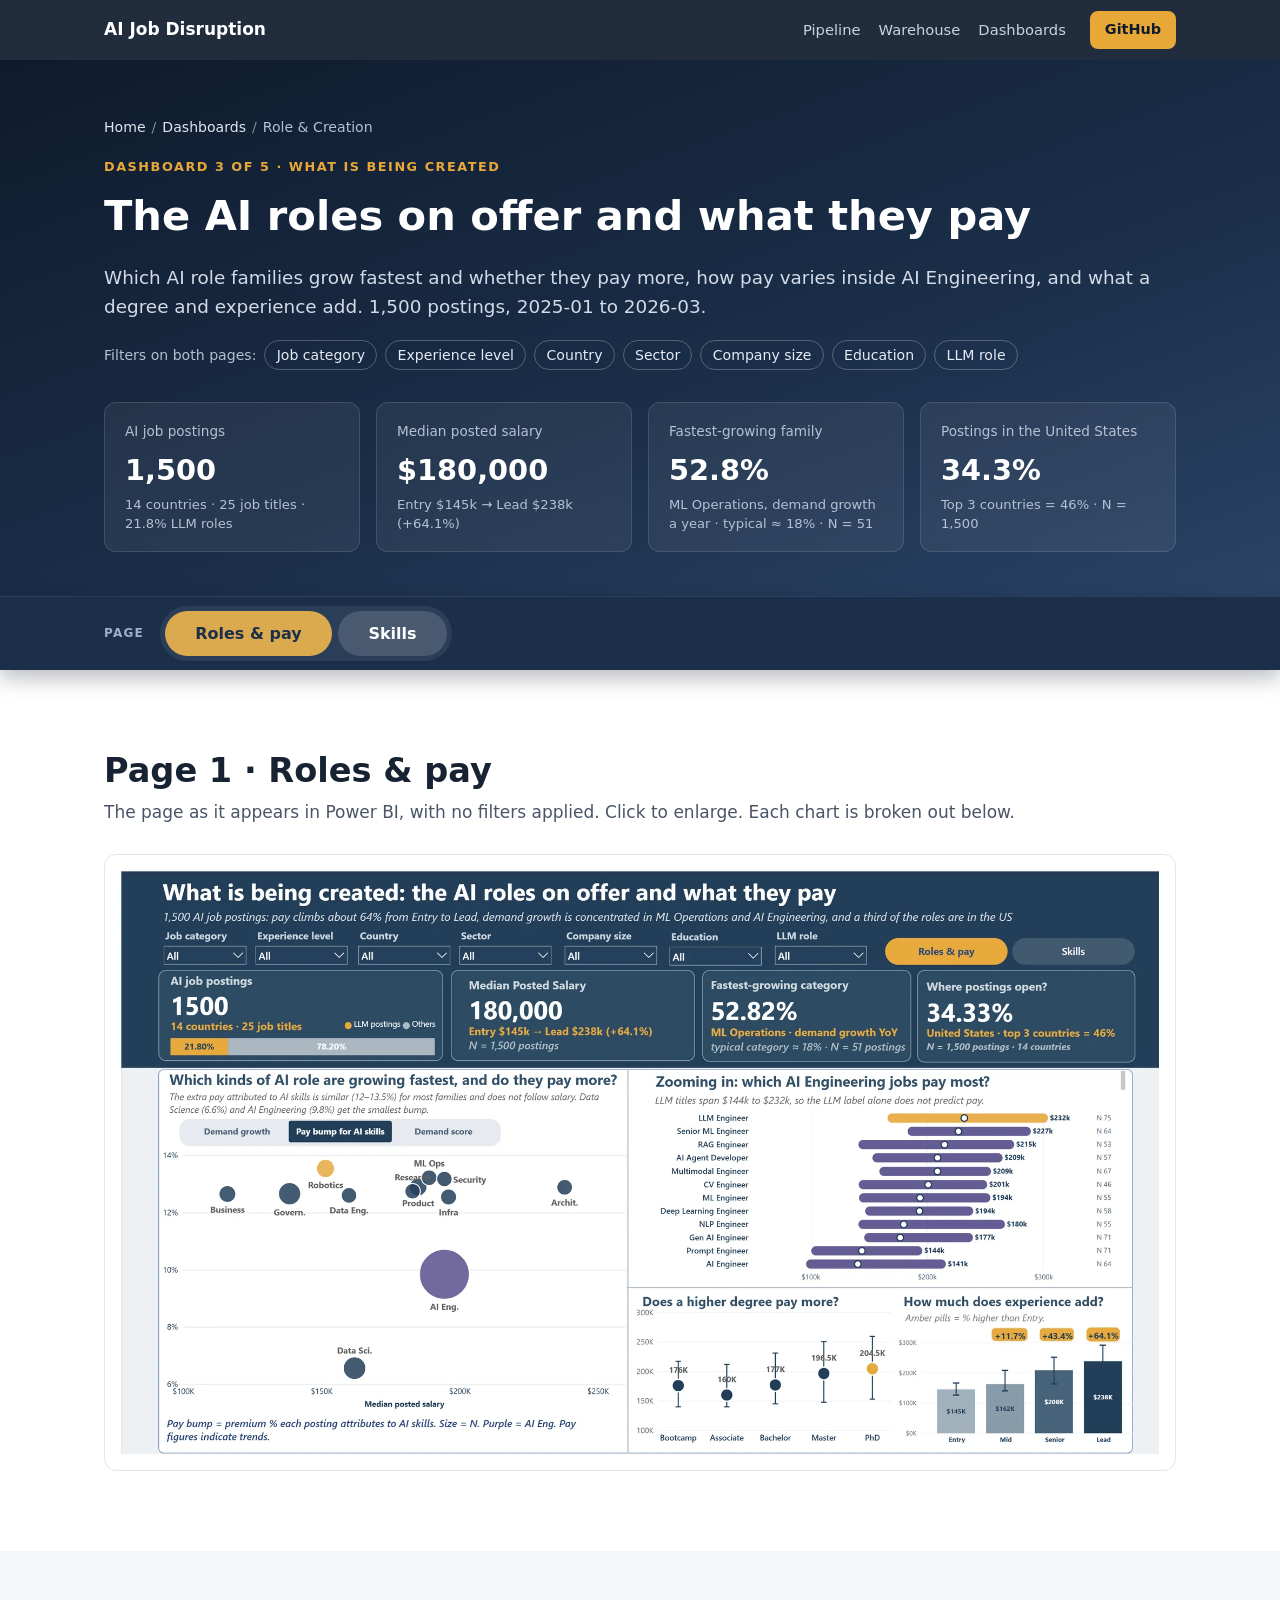
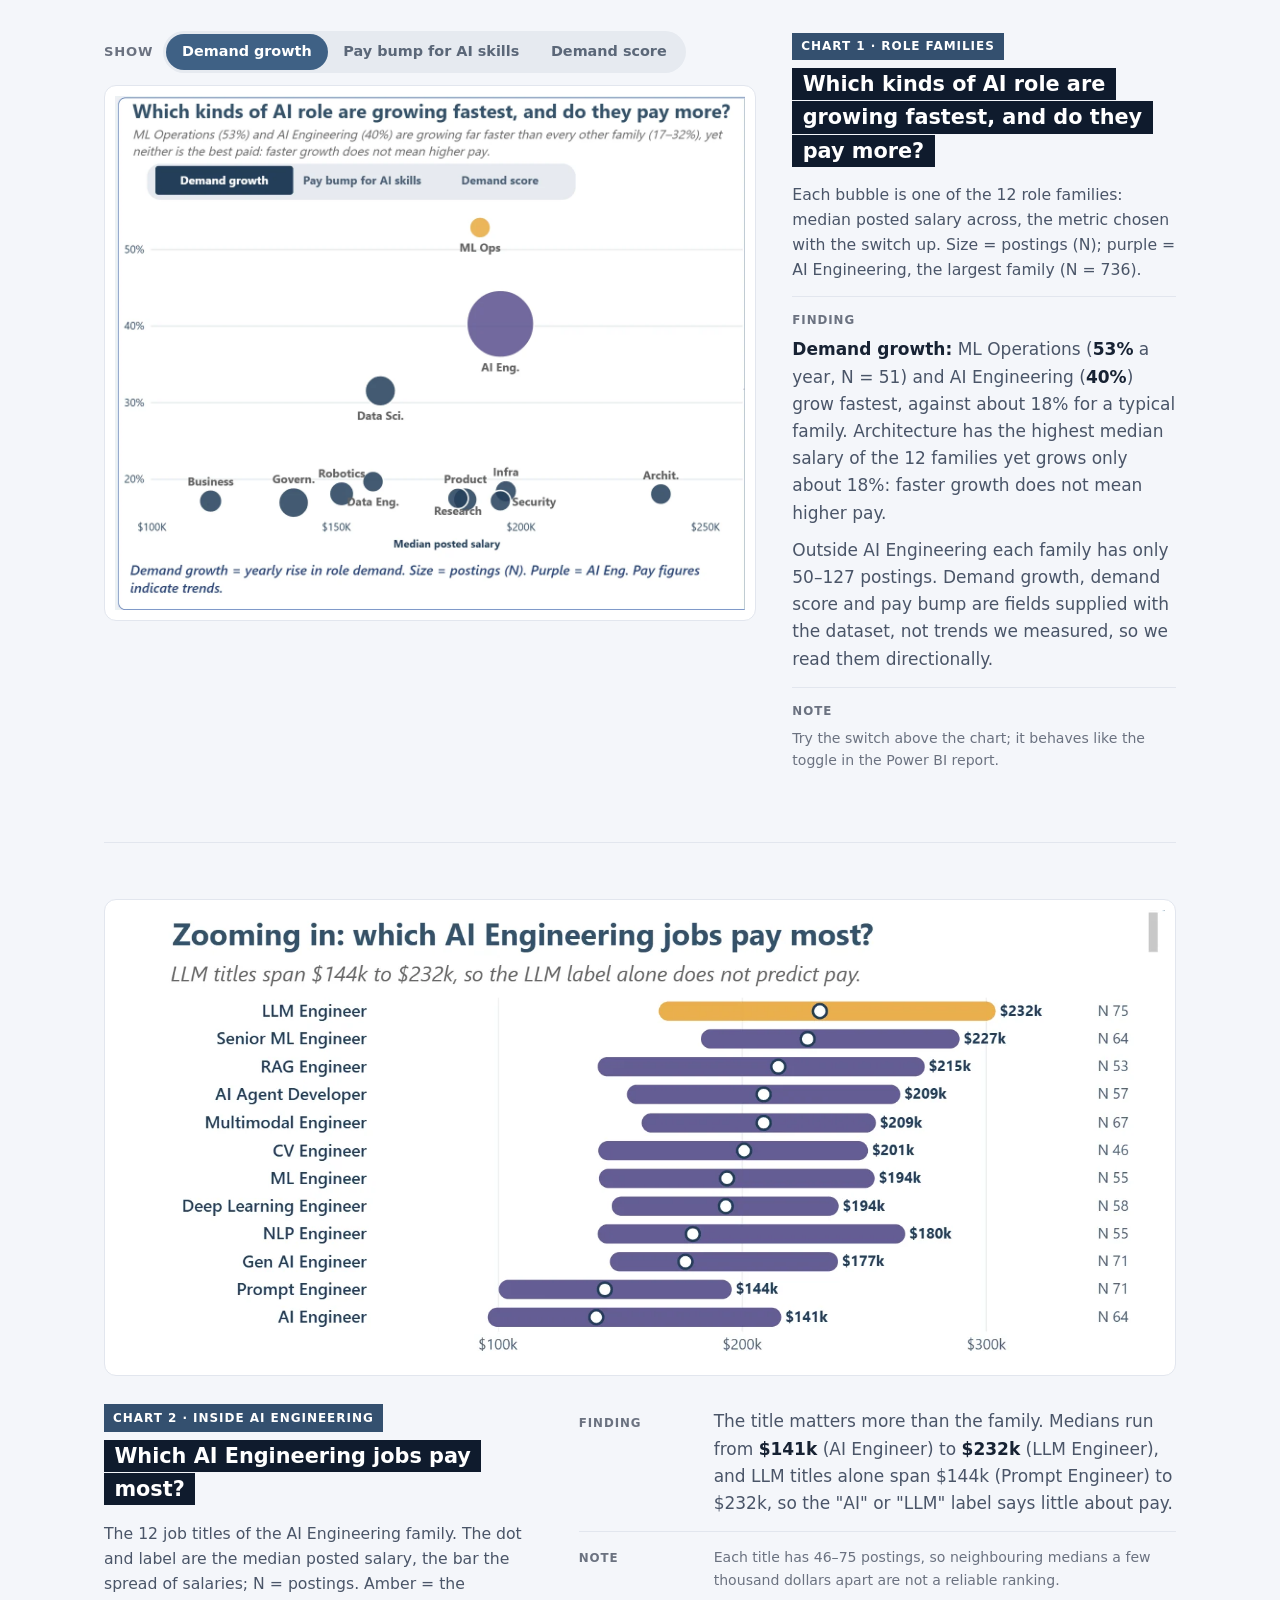
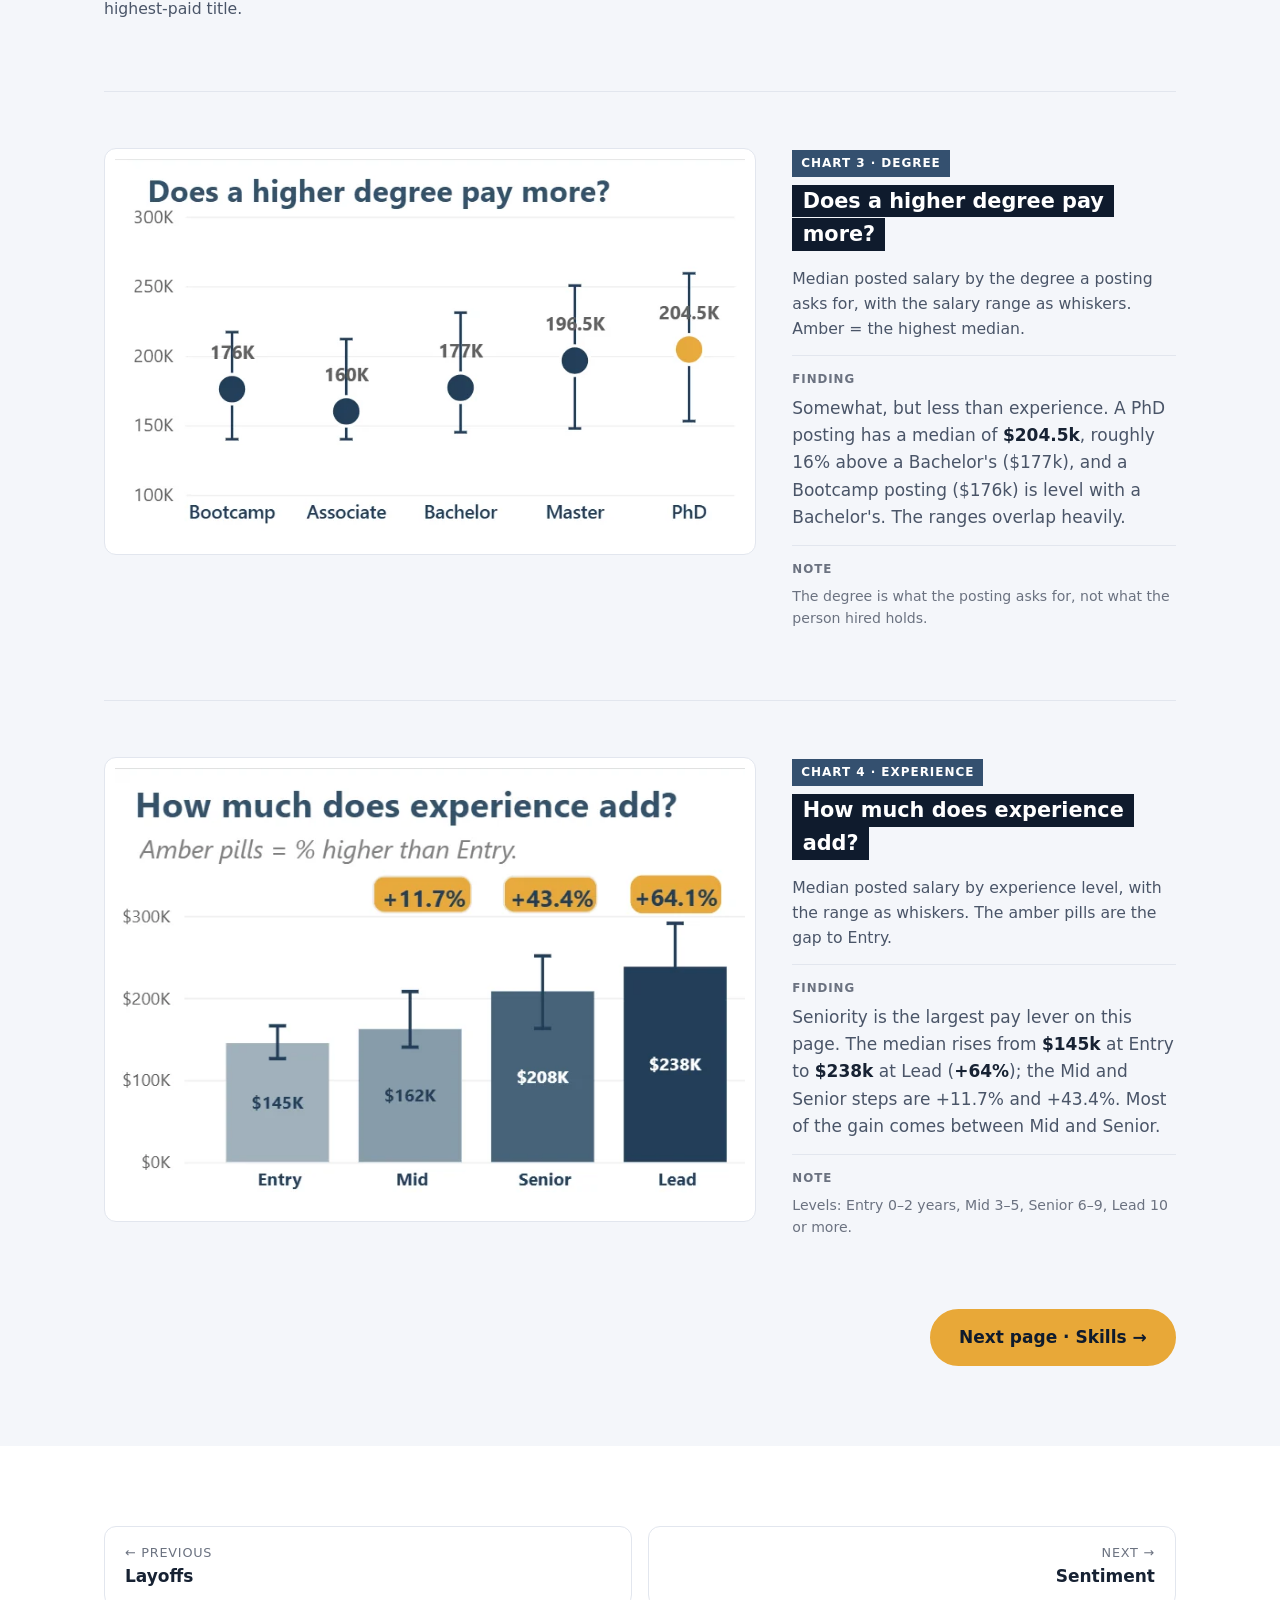
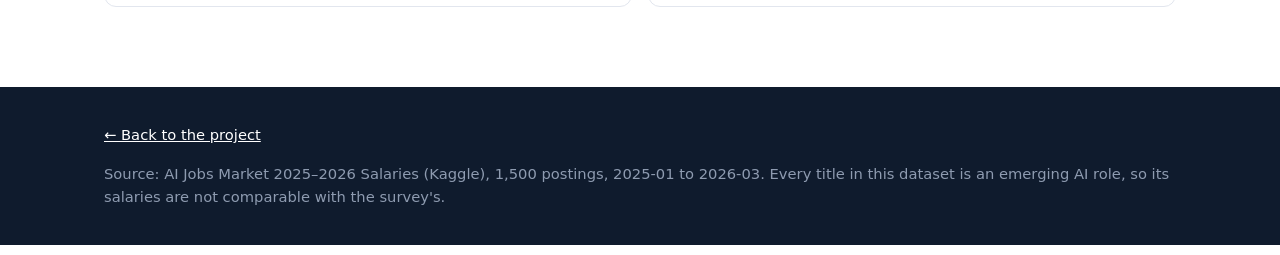
==== commit dca81221: "style: update website UI" ====
--- a/docs/dashboards/ai-jobs/index.html
+++ b/docs/dashboards/ai-jobs/index.html
@@ -19,20 +19,19 @@
       <a href="../../#pipeline">Pipeline</a>
       <a href="../../#warehouse">Warehouse</a>
       <a href="../../#dashboards">Dashboards</a>
-      <a href="../../#findings">Findings</a>
     </nav>
     <a class="btn btn--small" href="https://github.com/nguyenvietkhoa1409/AI-job-disruption">GitHub</a>
   </div>
 </header>
 
-<main>
+<main class="dash-theme--create">
 
 <section class="hero dash-hero">
   <div class="wrap">
     <p class="crumbs"><a href="../../">Home</a><span>/</span><a href="../../#dashboards">Dashboards</a><span>/</span>Role &amp; Creation</p>
     <p class="eyebrow">Dashboard 3 of 5 · What is being created</p>
     <h1>The AI roles on offer and what they pay</h1>
-    <p class="lede" data-page-lede>Which AI role families grow fastest and whether they pay more, how pay varies inside AI Engineering, and what a degree and experience add. 1,500 postings, 2025-01 to 2026-03.</p>
+    <p class="lede" data-page-lede>Which AI role families grow fastest and whether they pay more, how pay varies inside AI Engineering, and what a degree and experience add. 1,500 postings, <span class="nw">2025-01</span> to <span class="nw">2026-03</span>.</p>
     <div class="chips"><span>Filters on both pages:</span>
       <span class="chip">Job category</span><span class="chip">Experience level</span><span class="chip">Country</span><span class="chip">Sector</span><span class="chip">Company size</span><span class="chip">Education</span><span class="chip">LLM role</span>
     </div>
@@ -108,27 +107,31 @@
       </div>
       <div class="chart__text">
         <p class="chart__q">Chart 1 · Role families</p>
-        <h2>Which kinds of AI role are growing fastest, and do they pay more?</h2>
-        <p>Each bubble is one of the 12 role families: median posted salary across, the metric chosen with the switch up. Size = postings (N); purple = AI Engineering, the largest family (N = 736).</p>
-        <div class="insight viewer__note-target"></div>
-        <p>Outside AI Engineering each family has only 50–127 postings. Demand growth, demand score and pay bump are fields supplied with the dataset, not trends we measured, so we read them directionally.</p>
-        <p class="howto">Try the switch above the chart; it behaves like the toggle in the Power BI report.</p>
-      </div>
-    </article>
-
-    <article class="chart" id="salary-by-title">
+        <h2 class="chart__title"><span>Which kinds of AI role are growing fastest, and do they pay more?</span></h2>
+        <p class="chart__desc">Each bubble is one of the 12 role families: median posted salary across, the metric chosen with the switch up. Size = postings (N); purple = AI Engineering, the largest family (N = 736).</p>
+        <dl class="chart__rows">
+          <div><dt>Finding</dt><dd><div class="insight viewer__note-target"></div>
+<p>Outside AI Engineering each family has only 50–127 postings. Demand growth, demand score and pay bump are fields supplied with the dataset, not trends we measured, so we read them directionally.</p></dd></div>
+          <div><dt>Note</dt><dd class="chart__note">Try the switch above the chart; it behaves like the toggle in the Power BI report.</dd></div>
+        </dl>
+      </div>
+    </article>
+
+    <article class="chart chart--wide" id="salary-by-title">
       <figure class="static-fig zoomable">
         <img src="img/roles-pay/salary-by-title.webp" width="1484" height="644" loading="lazy"
              alt="Salary ranges of the 12 AI Engineering job titles, with the median as a dot: LLM Engineer $232k, Senior ML Engineer $227k, RAG Engineer $215k, down to Prompt Engineer $144k and AI Engineer $141k.">
       </figure>
       <div class="chart__text">
         <p class="chart__q">Chart 2 · Inside AI Engineering</p>
-        <h2>Which AI Engineering jobs pay most?</h2>
-        <p>The 12 job titles of the AI Engineering family. The dot and label are the median posted salary, the bar the spread of salaries; N = postings. Amber = the highest-paid title.</p>
-        <div class="insight">
-          <p>The title matters more than the family. Medians run from <b>$141k</b> (AI Engineer) to <b>$232k</b> (LLM Engineer), and LLM titles alone span $144k (Prompt Engineer) to $232k, so the "AI" or "LLM" label says little about pay.</p>
-        </div>
-        <p class="howto">Each title has 46–75 postings, so neighbouring medians a few thousand dollars apart are not a reliable ranking.</p>
+        <h2 class="chart__title"><span>Which AI Engineering jobs pay most?</span></h2>
+        <p class="chart__desc">The 12 job titles of the AI Engineering family. The dot and label are the median posted salary, the bar the spread of salaries; N = postings. Amber = the highest-paid title.</p>
+        <dl class="chart__rows">
+          <div><dt>Finding</dt><dd><div class="insight">
+<p>The title matters more than the family. Medians run from <b>$141k</b> (AI Engineer) to <b>$232k</b> (LLM Engineer), and LLM titles alone span $144k (Prompt Engineer) to $232k, so the "AI" or "LLM" label says little about pay.</p>
+</div></dd></div>
+          <div><dt>Note</dt><dd class="chart__note">Each title has 46–75 postings, so neighbouring medians a few thousand dollars apart are not a reliable ranking.</dd></div>
+        </dl>
       </div>
     </article>
 
@@ -139,12 +142,14 @@
       </figure>
       <div class="chart__text">
         <p class="chart__q">Chart 3 · Degree</p>
-        <h2>Does a higher degree pay more?</h2>
-        <p>Median posted salary by the degree a posting asks for, with the salary range as whiskers. Amber = the highest median.</p>
-        <div class="insight">
-          <p>Somewhat, but less than experience. A PhD posting has a median of <b>$204.5k</b>, roughly 16% above a Bachelor's ($177k), and a Bootcamp posting ($176k) is level with a Bachelor's. The ranges overlap heavily.</p>
-        </div>
-        <p class="howto">The degree is what the posting asks for, not what the person hired holds.</p>
+        <h2 class="chart__title"><span>Does a higher degree pay more?</span></h2>
+        <p class="chart__desc">Median posted salary by the degree a posting asks for, with the salary range as whiskers. Amber = the highest median.</p>
+        <dl class="chart__rows">
+          <div><dt>Finding</dt><dd><div class="insight">
+<p>Somewhat, but less than experience. A PhD posting has a median of <b>$204.5k</b>, roughly 16% above a Bachelor's ($177k), and a Bootcamp posting ($176k) is level with a Bachelor's. The ranges overlap heavily.</p>
+</div></dd></div>
+          <div><dt>Note</dt><dd class="chart__note">The degree is what the posting asks for, not what the person hired holds.</dd></div>
+        </dl>
       </div>
     </article>
 
@@ -155,12 +160,14 @@
       </figure>
       <div class="chart__text">
         <p class="chart__q">Chart 4 · Experience</p>
-        <h2>How much does experience add?</h2>
-        <p>Median posted salary by experience level, with the range as whiskers. The amber pills are the gap to Entry.</p>
-        <div class="insight">
-          <p>Seniority is the largest pay lever on this page. The median rises from <b>$145k</b> at Entry to <b>$238k</b> at Lead (<b>+64%</b>); the Mid and Senior steps are +11.7% and +43.4%. Most of the gain comes between Mid and Senior.</p>
-        </div>
-        <p class="howto">Levels: Entry 0–2 years, Mid 3–5, Senior 6–9, Lead 10 or more.</p>
+        <h2 class="chart__title"><span>How much does experience add?</span></h2>
+        <p class="chart__desc">Median posted salary by experience level, with the range as whiskers. The amber pills are the gap to Entry.</p>
+        <dl class="chart__rows">
+          <div><dt>Finding</dt><dd><div class="insight">
+<p>Seniority is the largest pay lever on this page. The median rises from <b>$145k</b> at Entry to <b>$238k</b> at Lead (<b>+64%</b>); the Mid and Senior steps are +11.7% and +43.4%. Most of the gain comes between Mid and Senior.</p>
+</div></dd></div>
+          <div><dt>Note</dt><dd class="chart__note">Levels: Entry 0–2 years, Mid 3–5, Senior 6–9, Lead 10 or more.</dd></div>
+        </dl>
       </div>
     </article>
 
@@ -199,12 +206,14 @@
       </figure>
       <div class="chart__text">
         <p class="chart__q">Chart 1 · Skills by role family</p>
-        <h2>Which skills define which kinds of role?</h2>
-        <p>Share of a family's postings that require each skill. Darker = a larger share; grey = no posting in that family requires the skill.</p>
-        <div class="insight">
-          <p>A common core, then family-specific skills. Python is required by <b>66–82%</b> of postings wherever it appears, yet Governance, Product and Infrastructure list it nowhere. Cloud is tied to Infrastructure, Architecture and ML Operations (<b>76–81%</b>), SQL to Business (82%) and Data Engineering (76%), and PyTorch to Research (<b>78%</b>). Product stands out on Agile (90%).</p>
-        </div>
-        <p class="howto">Family sizes differ a lot: AI Engineering has 736 postings, the smallest families about 50.</p>
+        <h2 class="chart__title"><span>Which skills define which kinds of role?</span></h2>
+        <p class="chart__desc">Share of a family's postings that require each skill. Darker = a larger share; grey = no posting in that family requires the skill.</p>
+        <dl class="chart__rows">
+          <div><dt>Finding</dt><dd><div class="insight">
+<p>A common core, then family-specific skills. Python is required by <b>66–82%</b> of postings wherever it appears, yet Governance, Product and Infrastructure list it nowhere. Cloud is tied to Infrastructure, Architecture and ML Operations (<b>76–81%</b>), SQL to Business (82%) and Data Engineering (76%), and PyTorch to Research (<b>78%</b>). Product stands out on Agile (90%).</p>
+</div></dd></div>
+          <div><dt>Note</dt><dd class="chart__note">Family sizes differ a lot: AI Engineering has 736 postings, the smallest families about 50.</dd></div>
+        </dl>
       </div>
     </article>
 
@@ -215,28 +224,32 @@
       </figure>
       <div class="chart__text">
         <p class="chart__q">Chart 2 · Most requested</p>
-        <h2>Which skills are asked for most?</h2>
-        <p>Skills with at least 30 postings, ranked by postings, with the average demand score and the median salary of the postings that ask for them.</p>
-        <div class="insight">
-          <p>Python leads by a wide margin: <b>942</b> of the 1,500 postings, more than twice Cloud (444) and SQL (422). Two soft skills follow, Communication (365) and Leadership (363). Salaries barely differ between the top skills ($173k–$180k).</p>
-        </div>
-        <p class="howto">The salary describes the roles that ask for the skill, not the value of the skill itself. The image shows the top six rows; in Power BI the table scrolls and sorts by any column.</p>
-      </div>
-    </article>
-
-    <article class="chart" id="ai-eng-skills">
+        <h2 class="chart__title"><span>Which skills are asked for most?</span></h2>
+        <p class="chart__desc">Skills with at least 30 postings, ranked by postings, with the average demand score and the median salary of the postings that ask for them.</p>
+        <dl class="chart__rows">
+          <div><dt>Finding</dt><dd><div class="insight">
+<p>Python leads by a wide margin: <b>942</b> of the 1,500 postings, more than twice Cloud (444) and SQL (422). Two soft skills follow, Communication (365) and Leadership (363). Salaries barely differ between the top skills ($173k–$180k).</p>
+</div></dd></div>
+          <div><dt>Note</dt><dd class="chart__note">The salary describes the roles that ask for the skill, not the value of the skill itself. The image shows the top six rows; in Power BI the table scrolls and sorts by any column.</dd></div>
+        </dl>
+      </div>
+    </article>
+
+    <article class="chart chart--wide" id="ai-eng-skills">
       <figure class="static-fig zoomable">
         <img src="img/skills/ai-eng-skills.webp" width="1105" height="513" loading="lazy"
              alt="Share of AI Engineering postings requiring each skill: Python 77%, PyTorch 36%, Fine-tuning 28%, Cloud 26%, SQL 24%, Research 23%, Linux 22%, Problem Solving 22%.">
       </figure>
       <div class="chart__text">
         <p class="chart__q">Chart 3 · AI Engineering</p>
-        <h2>What do AI Engineering postings ask for?</h2>
-        <p>Share of the 736 AI Engineering postings that require each skill, top eight.</p>
-        <div class="insight">
-          <p>Python is the only skill most AI Engineering postings require (<b>77%</b>). Everything after it is asked for by about a third or less: PyTorch 36%, Fine-tuning 28%, Cloud 26%.</p>
-        </div>
-        <p class="howto">Fine-tuning ranks third here but is not among the 12 skills of the heatmap, which lists the skills most requested across all families.</p>
+        <h2 class="chart__title"><span>What do AI Engineering postings ask for?</span></h2>
+        <p class="chart__desc">Share of the 736 AI Engineering postings that require each skill, top eight.</p>
+        <dl class="chart__rows">
+          <div><dt>Finding</dt><dd><div class="insight">
+<p>Python is the only skill most AI Engineering postings require (<b>77%</b>). Everything after it is asked for by about a third or less: PyTorch 36%, Fine-tuning 28%, Cloud 26%.</p>
+</div></dd></div>
+          <div><dt>Note</dt><dd class="chart__note">Fine-tuning ranks third here but is not among the 12 skills of the heatmap, which lists the skills most requested across all families.</dd></div>
+        </dl>
       </div>
     </article>
 
--- a/docs/assets/css/style.css
+++ b/docs/assets/css/style.css
@@ -53,14 +53,33 @@
 /* Hero */
 .hero { background: linear-gradient(160deg, var(--navy-900), var(--navy-800) 60%, var(--navy-700)); color: #fff; padding: 88px 0 72px; }
 .eyebrow { text-transform: uppercase; letter-spacing: .12em; font-size: .8rem; color: var(--amber); font-weight: 600; }
-.hero h1 { font-size: clamp(2rem, 4.6vw, 3.2rem); max-width: 22ch; }
+.hero h1 { font-size: clamp(1.8rem, 3.6vw, 2.5rem); }
 .lede { font-size: 1.15rem; color: #d3dbe8; max-width: 62ch; }
-.hero__actions { display: flex; gap: 12px; flex-wrap: wrap; margin: 28px 0 48px; }
+.hero:not(.dash-hero) .lede { max-width: none; text-wrap: pretty; }
+.hero__skills { margin: 28px 0 0; display: grid; grid-template-columns: max-content 1fr; column-gap: 16px; row-gap: 10px; align-items: baseline; }
+.hero__label { grid-column: 1 / -1; text-transform: uppercase; letter-spacing: .1em; font-size: .75rem; font-weight: 700; color: #b5c1d3; margin: 0 0 2px; }
+.skill-group { display: contents; }
+.skill-group__name { font-size: .85rem; font-weight: 600; color: var(--amber); }
+.skill-chips { list-style: none; display: flex; flex-wrap: wrap; gap: 6px; margin: 0; padding: 0; }
+.skill-chips li { font-size: .85rem; color: #e6ecf5; background: rgba(255,255,255,.08); border: 1px solid rgba(255,255,255,.18);
+  border-radius: 999px; padding: .25em .7em; white-space: nowrap; }
+.hero__byline { margin: 28px 0 0; color: #d3dbe8; font-size: .98rem; }
+.hero__byline a { color: #fff; font-weight: 600; }
+.hero__actions { display: flex; gap: 12px; flex-wrap: wrap; margin: 16px 0 48px; }
 .kpis { display: grid; grid-template-columns: repeat(4, 1fr); gap: 16px; margin: 0; }
 .kpi { background: rgba(255,255,255,.06); border: 1px solid rgba(255,255,255,.12); border-radius: var(--radius); padding: 18px 20px; }
 .kpi dt { font-size: .85rem; color: #b5c1d3; }
 .kpi dd { margin: 4px 0 2px; font-size: 2.1rem; font-weight: 700; font-variant-numeric: tabular-nums; }
-.kpi span { font-size: .82rem; color: #b5c1d3; }
+.kpi span { display: block; font-size: .82rem; line-height: 1.45; color: #b5c1d3; }
+
+/* Hero stat strip: 8 compact stats on one row */
+.statbar { display: grid; grid-template-columns: repeat(8, 1fr); margin: 0; background: rgba(255,255,255,.05);
+  border: 1px solid rgba(255,255,255,.12); border-radius: var(--radius); }
+.stat { display: flex; flex-direction: column; padding: 12px 12px 11px; border-left: 1px solid rgba(255,255,255,.1); min-width: 0; }
+.stat:first-child { border-left: 0; }
+.stat dd { order: 1; margin: 0; font-size: 1.45rem; font-weight: 700; line-height: 1.15; font-variant-numeric: tabular-nums; white-space: nowrap; }
+.stat dt { order: 2; margin-top: 4px; font-size: .76rem; white-space: nowrap; font-weight: 600; color: #e6ecf5; line-height: 1.3; }
+.stat span { order: 3; margin-top: 2px; font-size: .72rem; color: #9fb0c6; line-height: 1.35; }
 
 /* Sections */
 .section { padding: 80px 0; }
@@ -84,13 +103,35 @@
 .card--feel .card__tag { color: var(--magenta); }
 .facts { list-style: none; padding: 0; margin: 0; color: var(--ink-2); }
 .facts li { padding: 4px 0; border-top: 1px solid var(--line); }
-.findings p { font-size: .98rem; color: var(--ink-2); }
-.findings b { color: var(--ink); }
 .steps { margin-top: 32px; }
 .steps p { color: var(--ink-2); font-size: .97rem; margin: 0; }
 .num { display: inline-grid; place-items: center; width: 26px; height: 26px; border-radius: 50%; background: var(--navy-800);
   color: #fff; font-size: .85rem; margin-right: 10px; vertical-align: 2px; }
 
+/* Dataset blocks: solid tag, inverted title, labelled rows */
+.datasets { display: grid; gap: 0; }
+.dataset { display: grid; grid-template-columns: minmax(0, 5fr) minmax(0, 7fr); gap: 40px; padding: 36px 0; border-top: 1px solid var(--line); }
+.dataset:first-child { border-top: 0; padding-top: 8px; }
+.dataset__tag { display: inline-block; margin: 0 0 8px; padding: .35em .75em; font-size: .78rem; font-weight: 700;
+  letter-spacing: .08em; text-transform: uppercase; color: #fff; background: var(--navy); }
+.dataset--cut .dataset__tag { background: var(--purple); }
+.dataset--feel .dataset__tag { background: var(--magenta); }
+.dataset__title { display: table; margin: 0 0 16px; padding: .3em .6em; font-size: clamp(1.35rem, 2.4vw, 1.75rem);
+  line-height: 1.2; color: #fff; background: var(--navy-900); }
+.dataset__desc { margin: 0 0 20px; font-size: 1.05rem; color: var(--ink-2); }
+.dataset__links { display: flex; flex-wrap: wrap; gap: 10px; margin: 0; }
+.btn-soft { display: inline-block; padding: .65em 1.1em; background: #f1f3f7; color: var(--ink); font-weight: 600;
+  font-size: .92rem; text-decoration: none; transition: background .15s; }
+.btn-soft:hover { background: #e4e8ef; }
+.dataset__rows { margin: 0; align-self: start; }
+.dataset__rows > div { display: grid; grid-template-columns: 9.5em 1fr; gap: 16px; align-items: baseline;
+  padding: 16px 0; border-top: 1px solid var(--line); }
+.dataset__rows > div:first-child { border-top: 0; padding-top: 4px; }
+.dataset__rows dt { font-size: .78rem; font-weight: 700; letter-spacing: .08em; text-transform: uppercase; color: var(--ink-3); }
+.dataset__rows dd { margin: 0; color: var(--ink-2); font-size: 1rem; }
+.dataset__rows dd b { font-size: 1.3rem; color: var(--ink); margin-right: .35em; font-variant-numeric: tabular-nums; }
+.callout a { font-weight: 600; white-space: nowrap; }
+.nw { white-space: nowrap; }
 .callout { margin-top: 28px; background: #fff8eb; border-left: 4px solid var(--amber); padding: 16px 20px; border-radius: 0 var(--radius) var(--radius) 0; color: var(--ink-2); }
 .callout--wide h3 { color: var(--ink); }
 .callout p:last-child { margin: 0; }
@@ -126,6 +167,10 @@
 .ticks b { color: var(--ink); }
 .ticks--cols { columns: 2; column-gap: 40px; margin-top: 32px; }
 .ticks--cols li { break-inside: avoid; }
+.section__intro--tight { max-width: none; margin-bottom: 20px; }
+.section__intro--wide { max-width: none; }
+.hl { color: var(--ink); font-weight: 700; background: linear-gradient(transparent 58%, rgba(232,168,56,.45) 58%); padding: 0 .1em; }
+.ticks--arch { margin: 0 0 32px; }
 
 /* Two-column block: chart + text */
 .split { display: grid; grid-template-columns: 1.5fr 1fr; gap: 48px; margin-top: 8px; }
@@ -161,12 +206,22 @@
   .schema__notes { grid-column: 1 / -1; }
   .split { grid-template-columns: 1fr; }
   .kpis { grid-template-columns: repeat(2, 1fr); }
+  .statbar { grid-template-columns: repeat(4, 1fr); }
+  .dataset { grid-template-columns: 1fr; gap: 20px; }
+  .stat:nth-child(5) { border-left: 0; }
+  .stat:nth-child(n+5) { border-top: 1px solid rgba(255,255,255,.1); }
 }
 @media (max-width: 640px) {
   body { font-size: 16px; }
   .nav { display: none; }
   .cards--3, .cards--4, .schema { grid-template-columns: 1fr; }
   .ticks--cols { columns: 1; }
+  .hero__skills { grid-template-columns: 1fr; row-gap: 6px; }
+  .statbar { grid-template-columns: repeat(2, 1fr); }
+  .dataset__rows > div { grid-template-columns: 1fr; gap: 4px; }
+  .stat:nth-child(odd) { border-left: 0; }
+  .stat:nth-child(n+3) { border-top: 1px solid rgba(255,255,255,.1); }
+  .skill-group__name { margin-top: 4px; }
   .section { padding: 56px 0; }
   th, td { white-space: nowrap; padding: 8px 10px; }
 }
@@ -216,10 +271,13 @@
 }
 
 /* ---------- Insight stories (finding as headline, short narrative) ---------- */
-.story { padding: 0 0 20px; }
-.story + .story { padding-top: 20px; border-top: 1px solid var(--line); }
-.story .story__kicker { display: inline-block; font-size: .72rem; font-weight: 700; text-transform: uppercase; letter-spacing: .08em;
-  color: #fff; background: var(--magenta); padding: .2em .6em; border-radius: 4px; margin-bottom: 10px; }
-.story h3 { font-size: 1.2rem; line-height: 1.3; margin-bottom: .4em; }
-.story p:not(.story__kicker) { margin: 0; color: var(--ink-2); }
-.story b { color: var(--ink); }
+.story { padding: 0 0 24px; }
+.story + .story { padding-top: 24px; border-top: 1px solid var(--line); }
+.story .story__kicker { display: inline-block; margin: 0 0 8px; padding: .35em .75em; font-size: .75rem; font-weight: 700;
+  letter-spacing: .08em; text-transform: uppercase; color: #fff; background: var(--magenta); }
+.story__title { margin: 0 0 12px; font-size: 1.25rem; line-height: 1.6; }
+.story__title span { background: var(--navy-900); color: #fff; padding: .2em .5em; -webkit-box-decoration-break: clone; box-decoration-break: clone; }
+.story__desc { margin: 0 0 12px; color: var(--ink-2); font-size: .98rem; }
+.story__rows > div { grid-template-columns: 12.5em 1fr; padding: 10px 0; }
+.story__rows dt { font-size: .74rem; white-space: nowrap; }
+.story__rows dd b { font-size: 1.2rem; }
--- a/docs/assets/css/dashboard.css
+++ b/docs/assets/css/dashboard.css
@@ -6,7 +6,8 @@
 .crumbs span { margin: 0 6px; color: #7f8da3; }
 
 .dash-hero { padding: 56px 0 44px; }
-.dash-hero h1 { max-width: 30ch; font-size: clamp(1.8rem, 3.8vw, 2.6rem); }
+.dash-hero h1 { font-size: clamp(1.8rem, 3.8vw, 2.6rem); }
+.dash-hero .lede { max-width: none; }
 .chips { display: flex; flex-wrap: wrap; gap: 8px; align-items: center; margin-top: 18px; font-size: .88rem; color: #b5c1d3; }
 .chip { border: 1px solid rgba(255,255,255,.25); border-radius: 999px; padding: .2em .8em; color: #e5ebf5; }
 
@@ -17,11 +18,25 @@
 .chart { display: grid; grid-template-columns: minmax(0, 1.7fr) minmax(0, 1fr); gap: 36px; align-items: start; padding: 56px 0; border-top: 1px solid var(--line); }
 .chart:first-of-type { border-top: 0; padding-top: 0; }
 .chart:last-of-type { padding-bottom: 0; }
-.chart__text h2 { font-size: 1.45rem; }
 .chart__text p, .chart__text li { color: var(--ink-2); }
-.chart__q { text-transform: uppercase; letter-spacing: .08em; font-size: .75rem; font-weight: 700; color: var(--purple); margin-bottom: .5em; }
-.insight { background: var(--bg-alt); border-left: 4px solid var(--amber); border-radius: 0 10px 10px 0; padding: 14px 18px; margin: 16px 0; }
-.insight p:last-child { margin: 0; }
+/* Chart analysis in the "three sources" style: solid tag, inverted title, labelled rows */
+.chart__q { display: inline-block; margin: 0 0 8px; padding: .35em .75em; font-size: .75rem; font-weight: 700;
+  letter-spacing: .08em; text-transform: uppercase; color: #fff !important; background: var(--navy); }
+.dash-theme--cut .chart__q { background: var(--purple); }
+.dash-theme--feel .chart__q { background: var(--magenta); }
+.chart__title { margin: 0 0 14px; font-size: 1.3rem; line-height: 1.6; }
+.chart__title span { background: var(--navy-900); color: #fff; padding: .2em .5em; -webkit-box-decoration-break: clone; box-decoration-break: clone; }
+.chart__desc { margin: 0 0 14px; font-size: .98rem; }
+.chart__rows { margin: 0; }
+.chart__rows > div { padding: 14px 0; border-top: 1px solid var(--line); }
+.chart__rows dt { margin-bottom: 6px; font-size: .74rem; font-weight: 700; letter-spacing: .08em; text-transform: uppercase; color: var(--ink-3); }
+.chart__rows dd { margin: 0; color: var(--ink-2); line-height: 1.6; }
+.chart__rows dd p { margin: 0 0 .6em; }
+.chart__rows dd p:last-child { margin-bottom: 0; }
+.chart__rows dd b { color: var(--ink); }
+.chart__rows .insight:empty { display: none; }
+.chart__rows .insight:not(:empty) + p { margin-top: .6em; }
+.chart__note { font-size: .88rem; color: var(--ink-3) !important; }
 .howto { font-size: .88rem; color: var(--ink-3); }
 
 /* Viewer */
@@ -138,3 +153,23 @@
 button.dash-card__media { border: 0; padding: 0; background: none; cursor: zoom-in; width: 100%; display: block; }
 /* in-page links land below the top bar + sticky page tabs */
 html:has(.page-tabs) { scroll-padding-top: 140px; }
+
+/* Wide, short figures: figure across the full width, analysis below in two columns
+   (tag, title and description left; Finding / Note rows right), as in "three sources". */
+.chart--wide { grid-template-columns: 1fr; gap: 28px; }
+.chart--wide > :not(.chart__text) { order: -1; }
+.chart--wide .chart__text { display: grid; grid-template-columns: minmax(0, 5fr) minmax(0, 7fr); grid-template-rows: auto auto 1fr; column-gap: 48px; align-items: start; }
+.chart--wide .chart__text > * { grid-column: 1; }
+.chart--wide .chart__q { justify-self: start; }
+.chart--wide .chart__rows { grid-column: 2; grid-row: 1 / span 3; }
+.chart--wide .chart__rows > div { display: grid; grid-template-columns: 7em 1fr; gap: 16px; align-items: baseline; }
+.chart--wide .chart__rows > div:first-child { border-top: 0; padding-top: 4px; }
+.chart--wide .chart__rows dt { margin: 0; }
+@media (max-width: 960px) {
+  .chart--wide .chart__text { display: block; }
+  .chart--wide .chart__rows > div:first-child { border-top: 1px solid var(--line); padding-top: 14px; }
+}
+@media (max-width: 640px) {
+  .chart--wide .chart__rows > div { display: block; }
+  .chart--wide .chart__rows dt { margin-bottom: 6px; }
+}
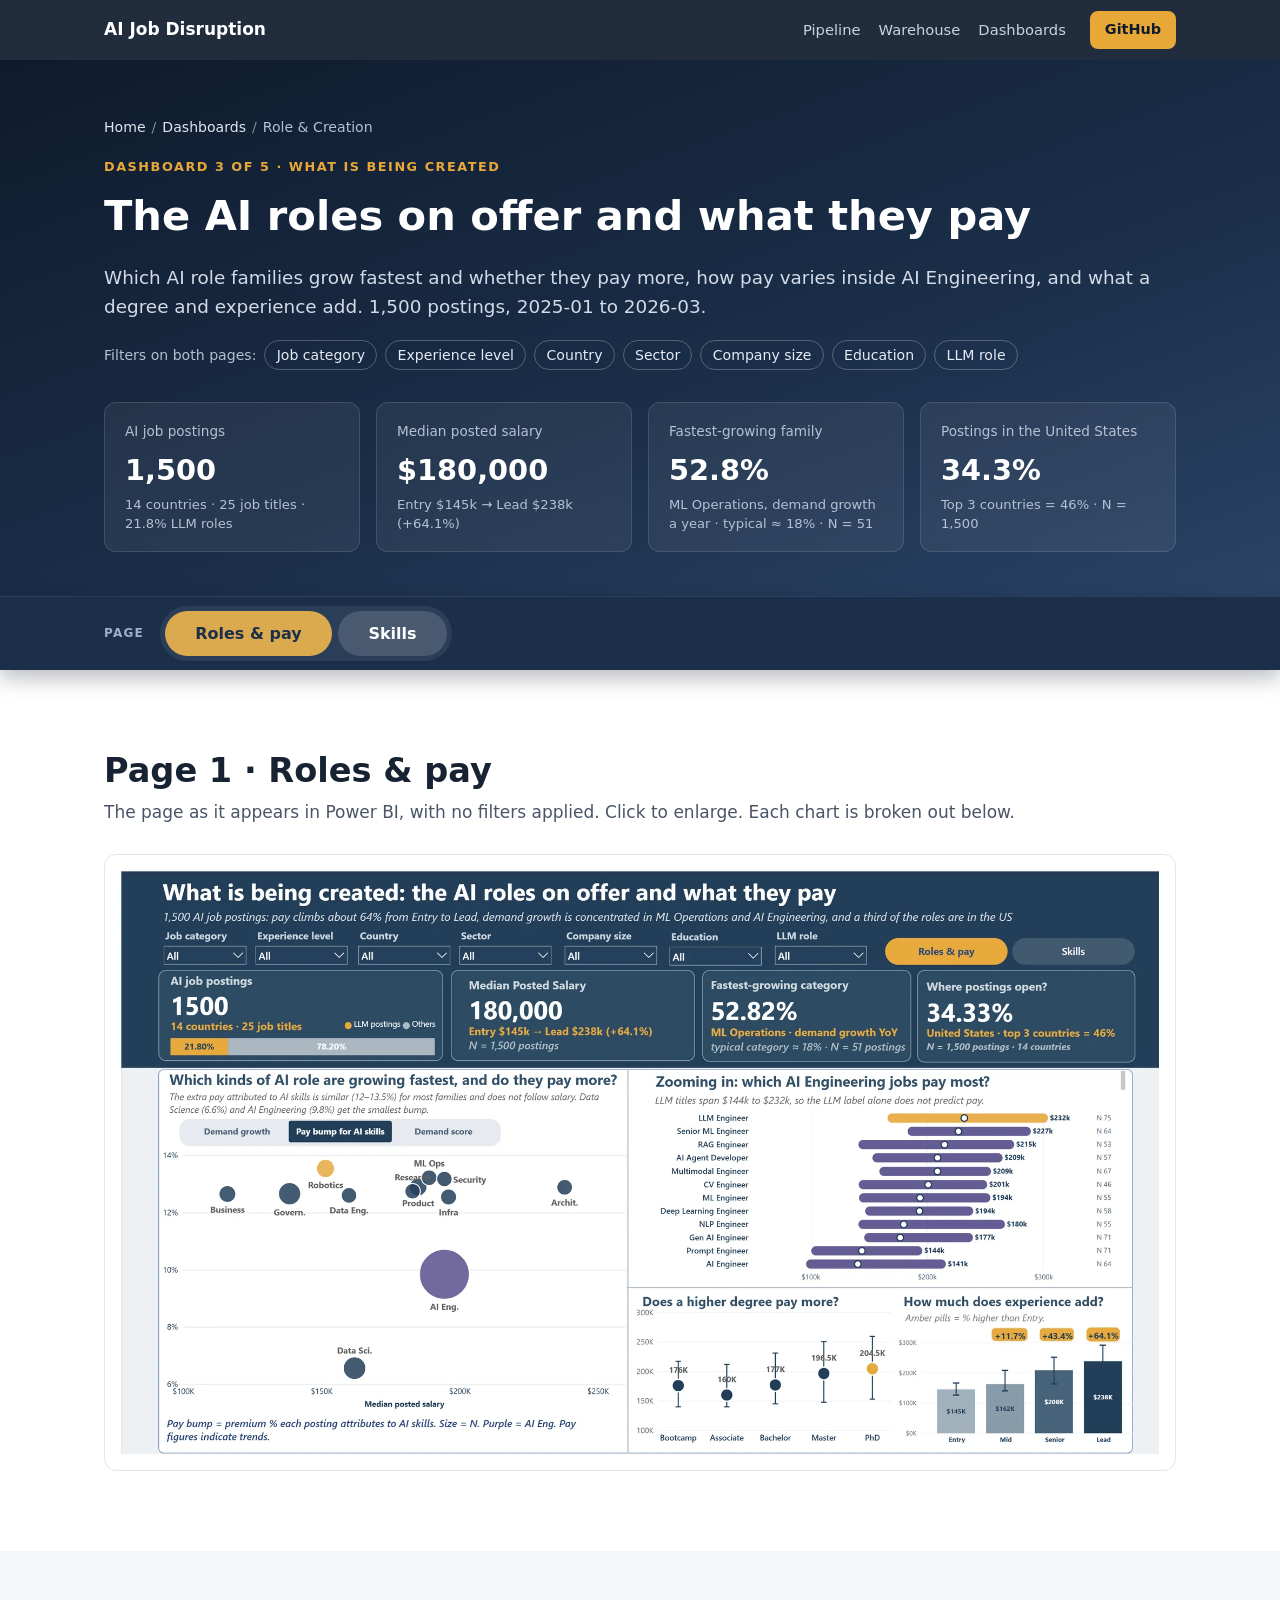
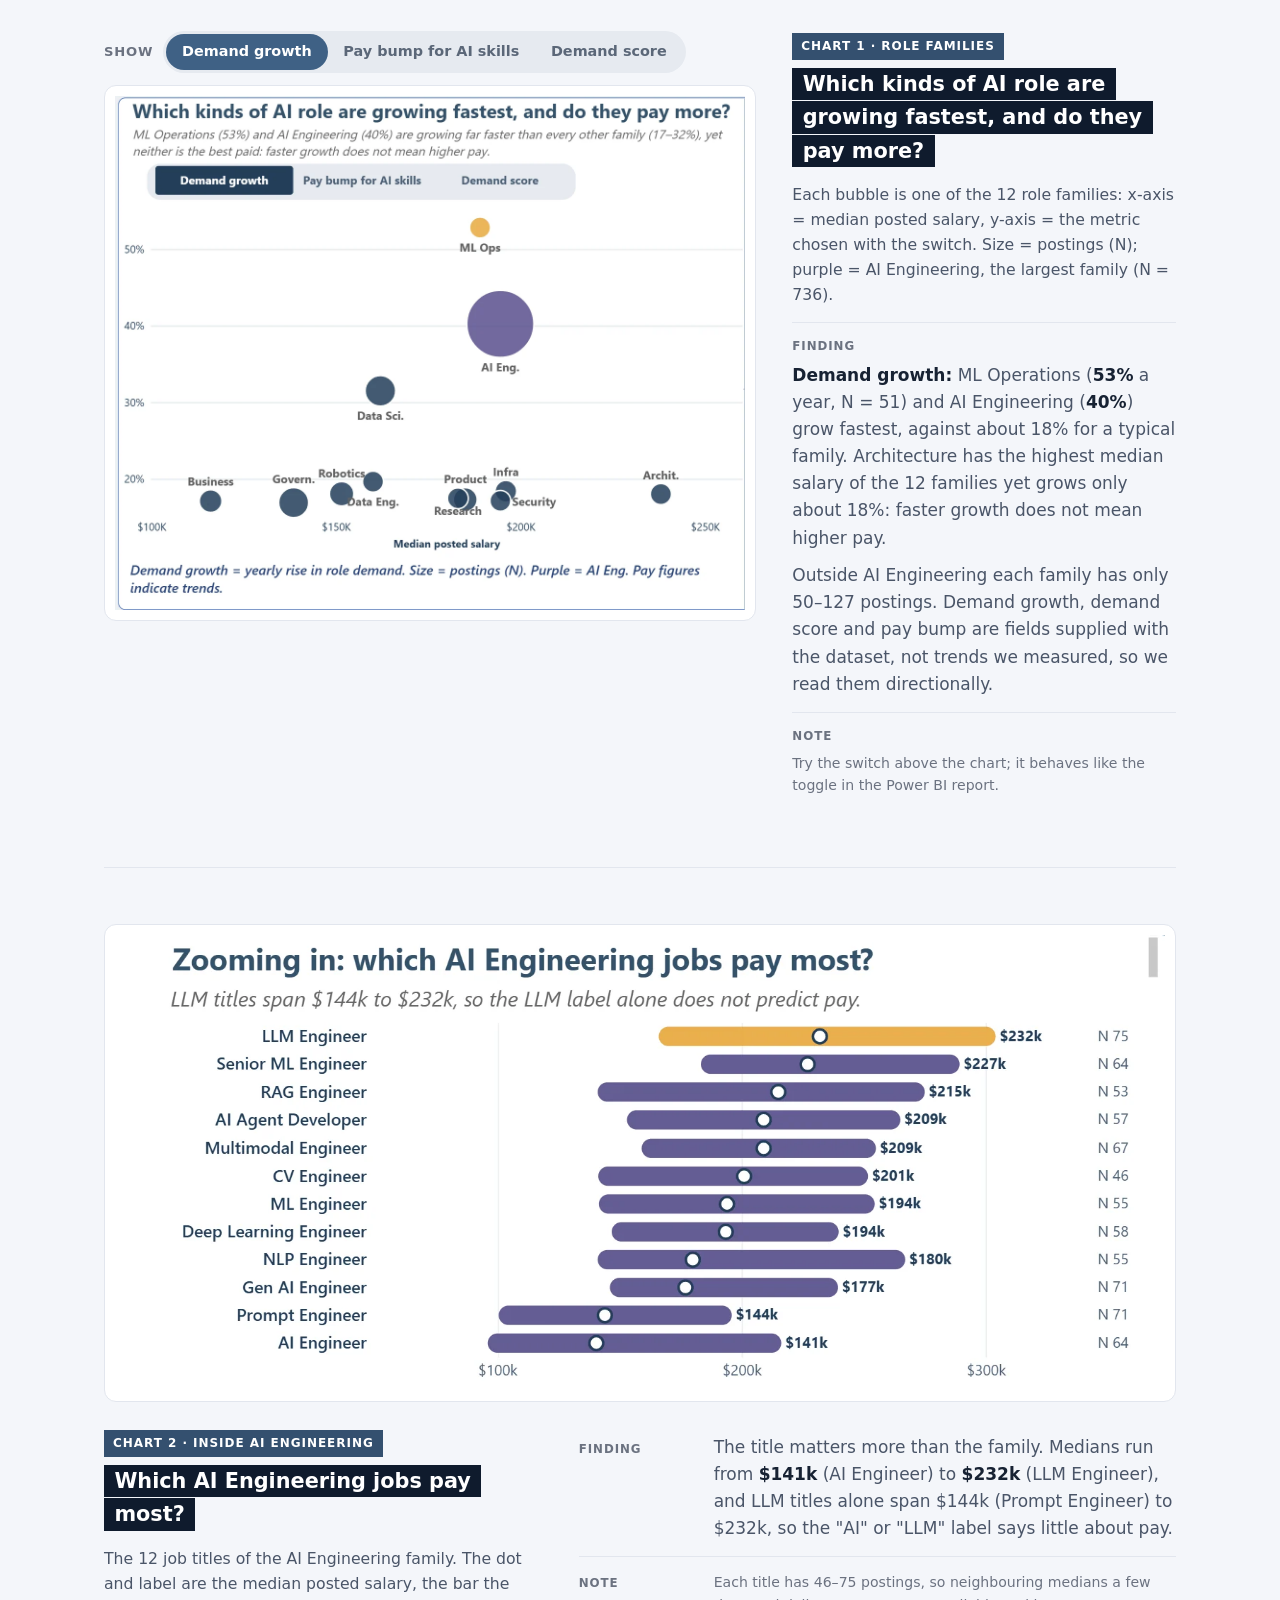
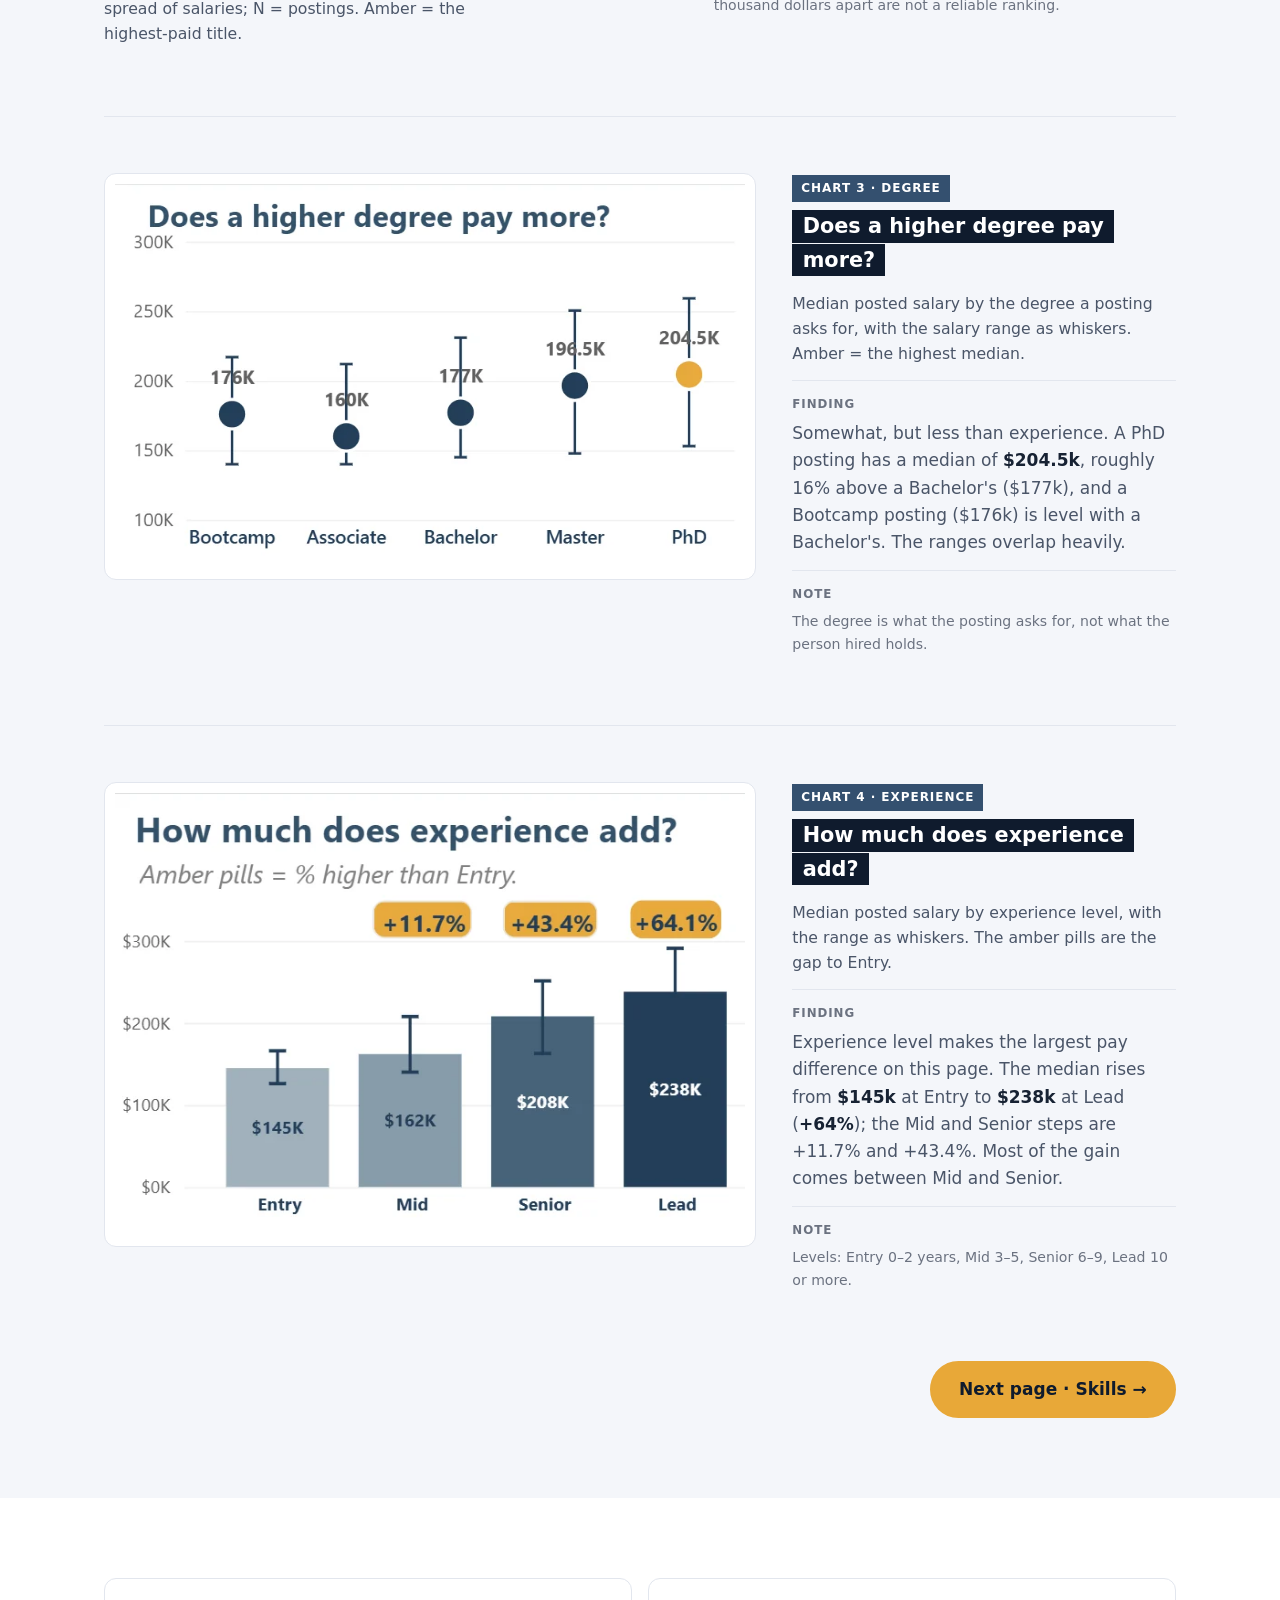
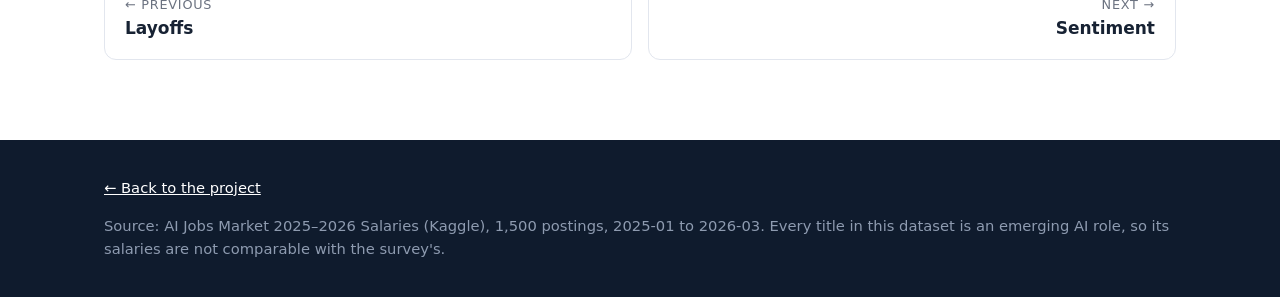
==== commit ddfcb955: "docs(site): add shared category mapping section, refine warehouse copy and topic counts" ====
--- a/docs/dashboards/ai-jobs/index.html
+++ b/docs/dashboards/ai-jobs/index.html
@@ -108,7 +108,7 @@
       <div class="chart__text">
         <p class="chart__q">Chart 1 · Role families</p>
         <h2 class="chart__title"><span>Which kinds of AI role are growing fastest, and do they pay more?</span></h2>
-        <p class="chart__desc">Each bubble is one of the 12 role families: median posted salary across, the metric chosen with the switch up. Size = postings (N); purple = AI Engineering, the largest family (N = 736).</p>
+        <p class="chart__desc">Each bubble is one of the 12 role families: x-axis = median posted salary, y-axis = the metric chosen with the switch. Size = postings (N); purple = AI Engineering, the largest family (N = 736).</p>
         <dl class="chart__rows">
           <div><dt>Finding</dt><dd><div class="insight viewer__note-target"></div>
 <p>Outside AI Engineering each family has only 50–127 postings. Demand growth, demand score and pay bump are fields supplied with the dataset, not trends we measured, so we read them directionally.</p></dd></div>
@@ -164,7 +164,7 @@
         <p class="chart__desc">Median posted salary by experience level, with the range as whiskers. The amber pills are the gap to Entry.</p>
         <dl class="chart__rows">
           <div><dt>Finding</dt><dd><div class="insight">
-<p>Seniority is the largest pay lever on this page. The median rises from <b>$145k</b> at Entry to <b>$238k</b> at Lead (<b>+64%</b>); the Mid and Senior steps are +11.7% and +43.4%. Most of the gain comes between Mid and Senior.</p>
+<p>Experience level makes the largest pay difference on this page. The median rises from <b>$145k</b> at Entry to <b>$238k</b> at Lead (<b>+64%</b>); the Mid and Senior steps are +11.7% and +43.4%. Most of the gain comes between Mid and Senior.</p>
 </div></dd></div>
           <div><dt>Note</dt><dd class="chart__note">Levels: Entry 0–2 years, Mid 3–5, Senior 6–9, Lead 10 or more.</dd></div>
         </dl>
--- a/docs/assets/css/style.css
+++ b/docs/assets/css/style.css
@@ -84,7 +84,7 @@
 /* Sections */
 .section { padding: 80px 0; }
 .section--alt { background: var(--bg-alt); }
-.section__intro { color: var(--ink-2); max-width: 70ch; font-size: 1.05rem; margin-bottom: 32px; }
+.section__intro { color: var(--ink-2); max-width: none; font-size: 1.05rem; margin-bottom: 32px; }
 .subhead { margin-top: 40px; }
 
 /* Cards */
@@ -175,6 +175,7 @@
 /* Two-column block: chart + text */
 .split { display: grid; grid-template-columns: 1.5fr 1fr; gap: 48px; margin-top: 8px; }
 .split p { color: var(--ink-2); }
+.figure + .split { margin-top: 48px; }
 
 /* Tabs */
 .tabs { display: flex; flex-wrap: wrap; gap: 8px; margin-bottom: 20px; }
@@ -281,3 +282,26 @@
 .story__rows > div { grid-template-columns: 12.5em 1fr; padding: 10px 0; }
 .story__rows dt { font-size: .74rem; white-space: nowrap; }
 .story__rows dd b { font-size: 1.2rem; }
+
+/* ---------- Shared category maps (raw -> shared, story-style cards) ---------- */
+.maps { display: grid; grid-template-columns: repeat(3, minmax(0, 1fr)); gap: 20px; }
+.map { display: flex; flex-direction: column; background: #fff; border: 1px solid var(--line); border-radius: var(--radius); padding: 22px 24px; }
+.map__tag { align-self: flex-start; margin: 0 0 16px; padding: .35em .75em; font-size: .75rem; font-weight: 700;
+  letter-spacing: .08em; text-transform: uppercase; color: #fff; background: var(--navy); }
+.map--role .map__tag { background: var(--magenta); }
+.map__flow { display: flex; flex-wrap: wrap; align-items: baseline; gap: .25em .6em; margin: 0 0 14px; color: var(--ink-3); font-size: .9rem; }
+.map__flow b { font-size: 1.9rem; line-height: 1; margin-right: .15em; font-variant-numeric: tabular-nums; }
+.map__from b { color: var(--ink-3); }
+.map__to { color: var(--ink-2); }
+.map__to b { color: var(--ink); }
+.map__arrow { color: var(--amber); font-size: 1.4rem; font-weight: 700; line-height: 1; }
+.map__title { margin: 0 0 8px; font-size: 1.1rem; line-height: 1.6; }
+.map__title span { background: var(--navy-900); color: #fff; padding: .2em .5em; -webkit-box-decoration-break: clone; box-decoration-break: clone; }
+.map__desc { margin: 0 0 16px; color: var(--ink-2); font-size: .95rem; }
+.map__src { display: flex; flex-wrap: wrap; gap: 6px; margin: auto 0 0; }
+.src { padding: .15em .65em; border: 1px solid currentColor; border-radius: 999px; font-size: .74rem; font-weight: 600; }
+.src--cut { color: var(--purple); }
+.src--create { color: var(--navy); }
+.src--feel { color: var(--magenta); }
+@media (max-width: 960px) { .maps { grid-template-columns: 1fr 1fr; } }
+@media (max-width: 640px) { .maps { grid-template-columns: 1fr; } }
